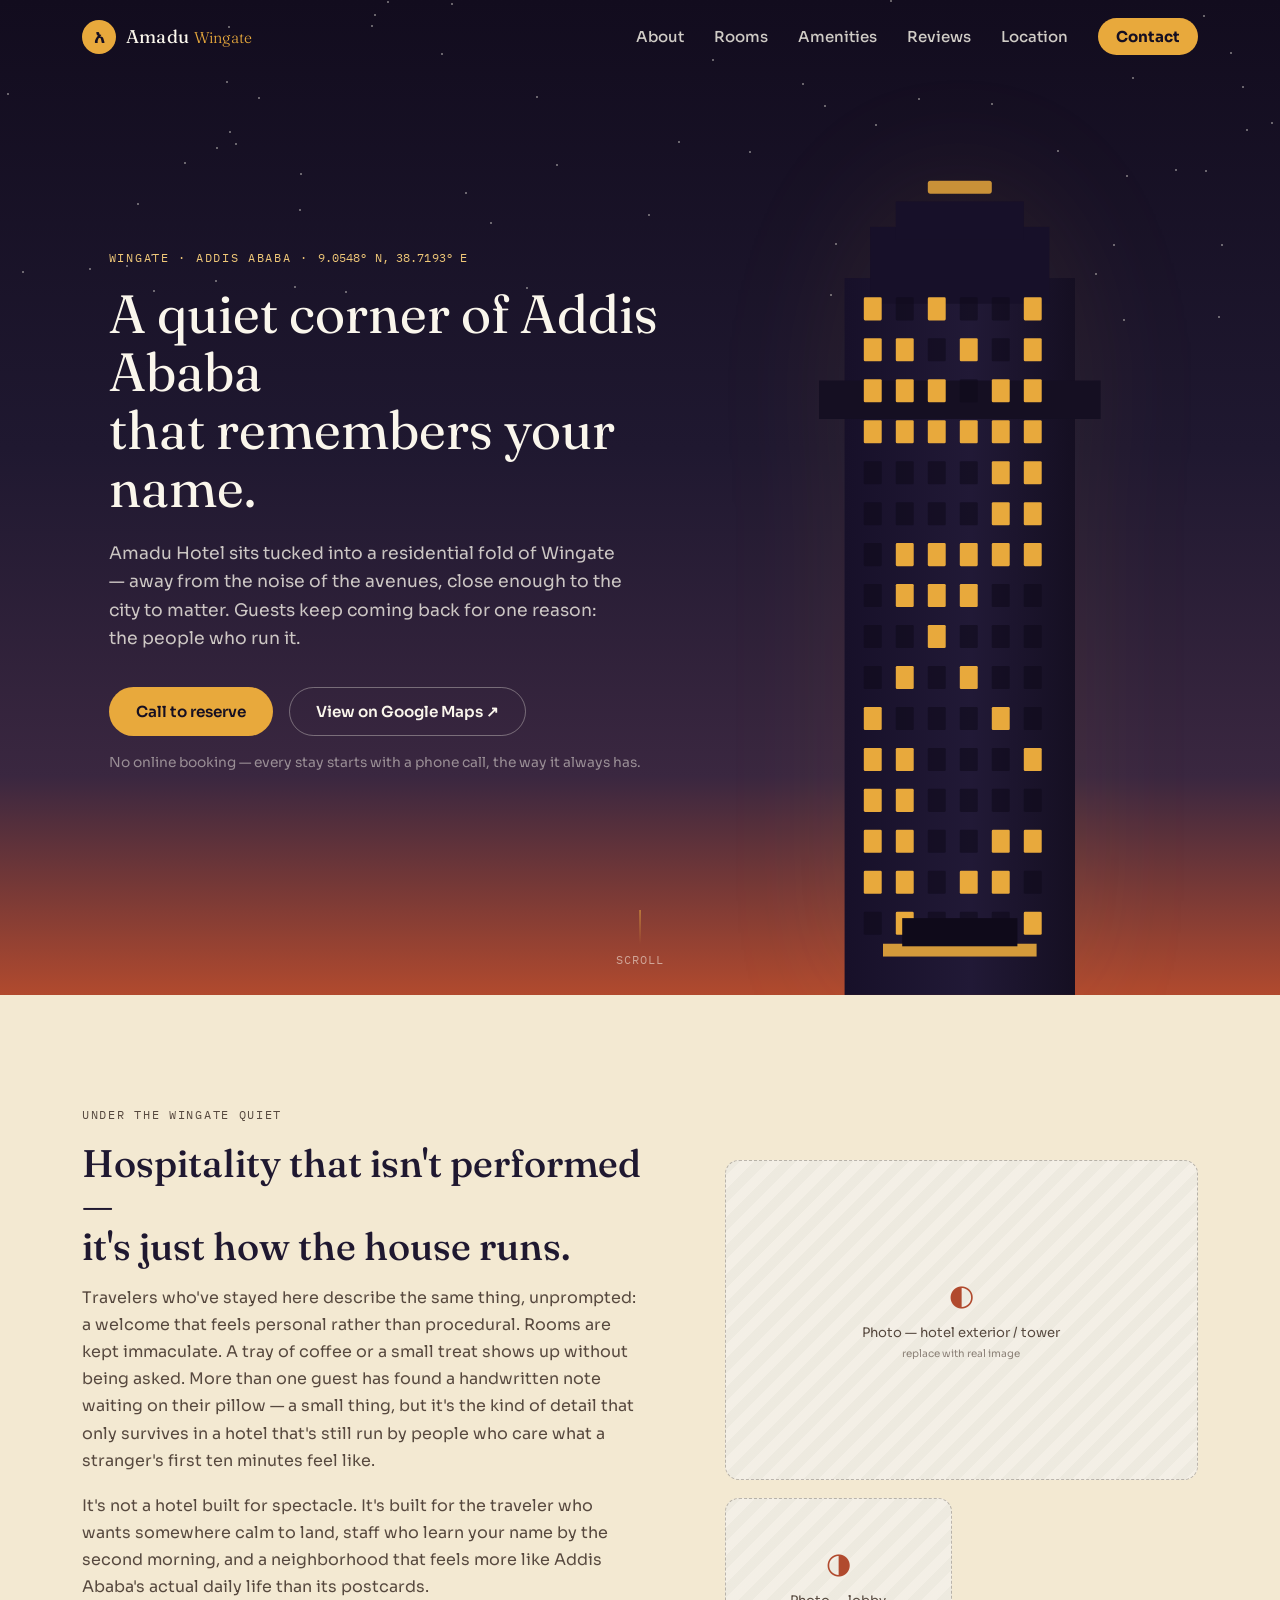
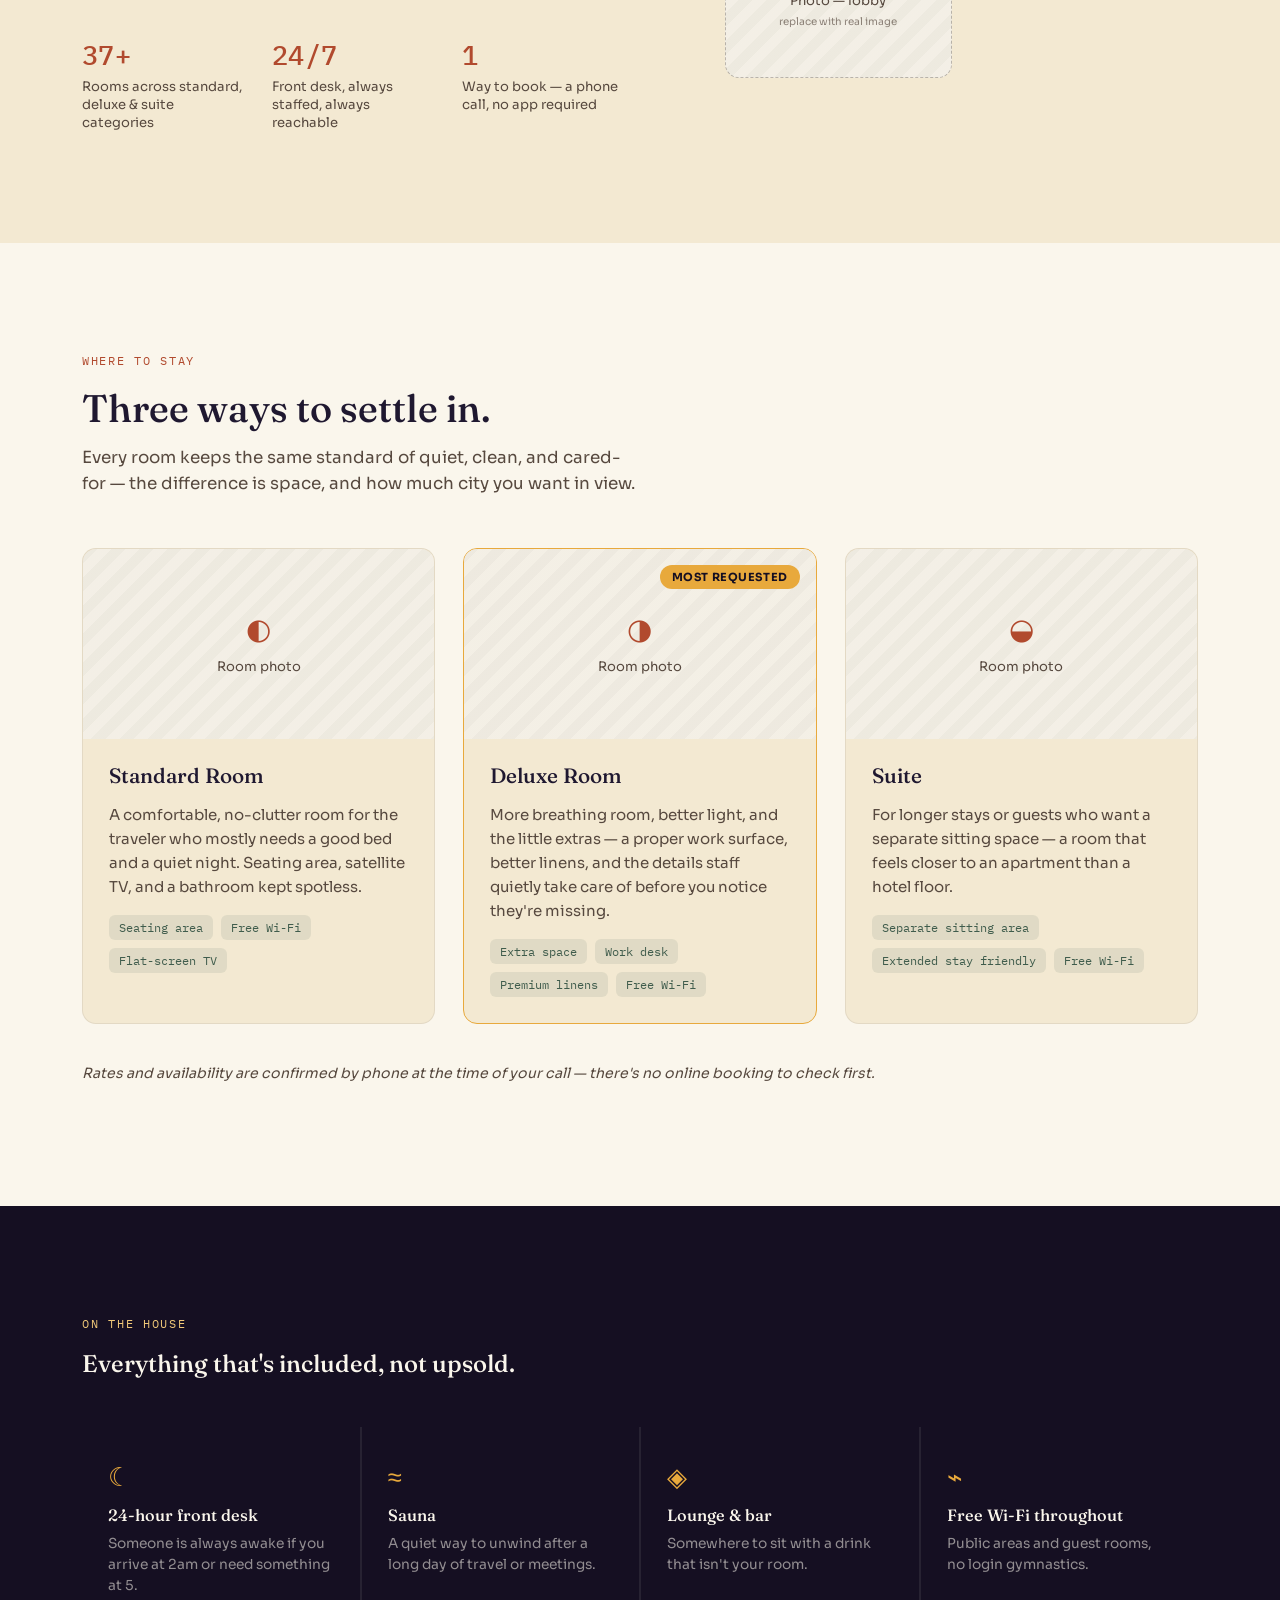
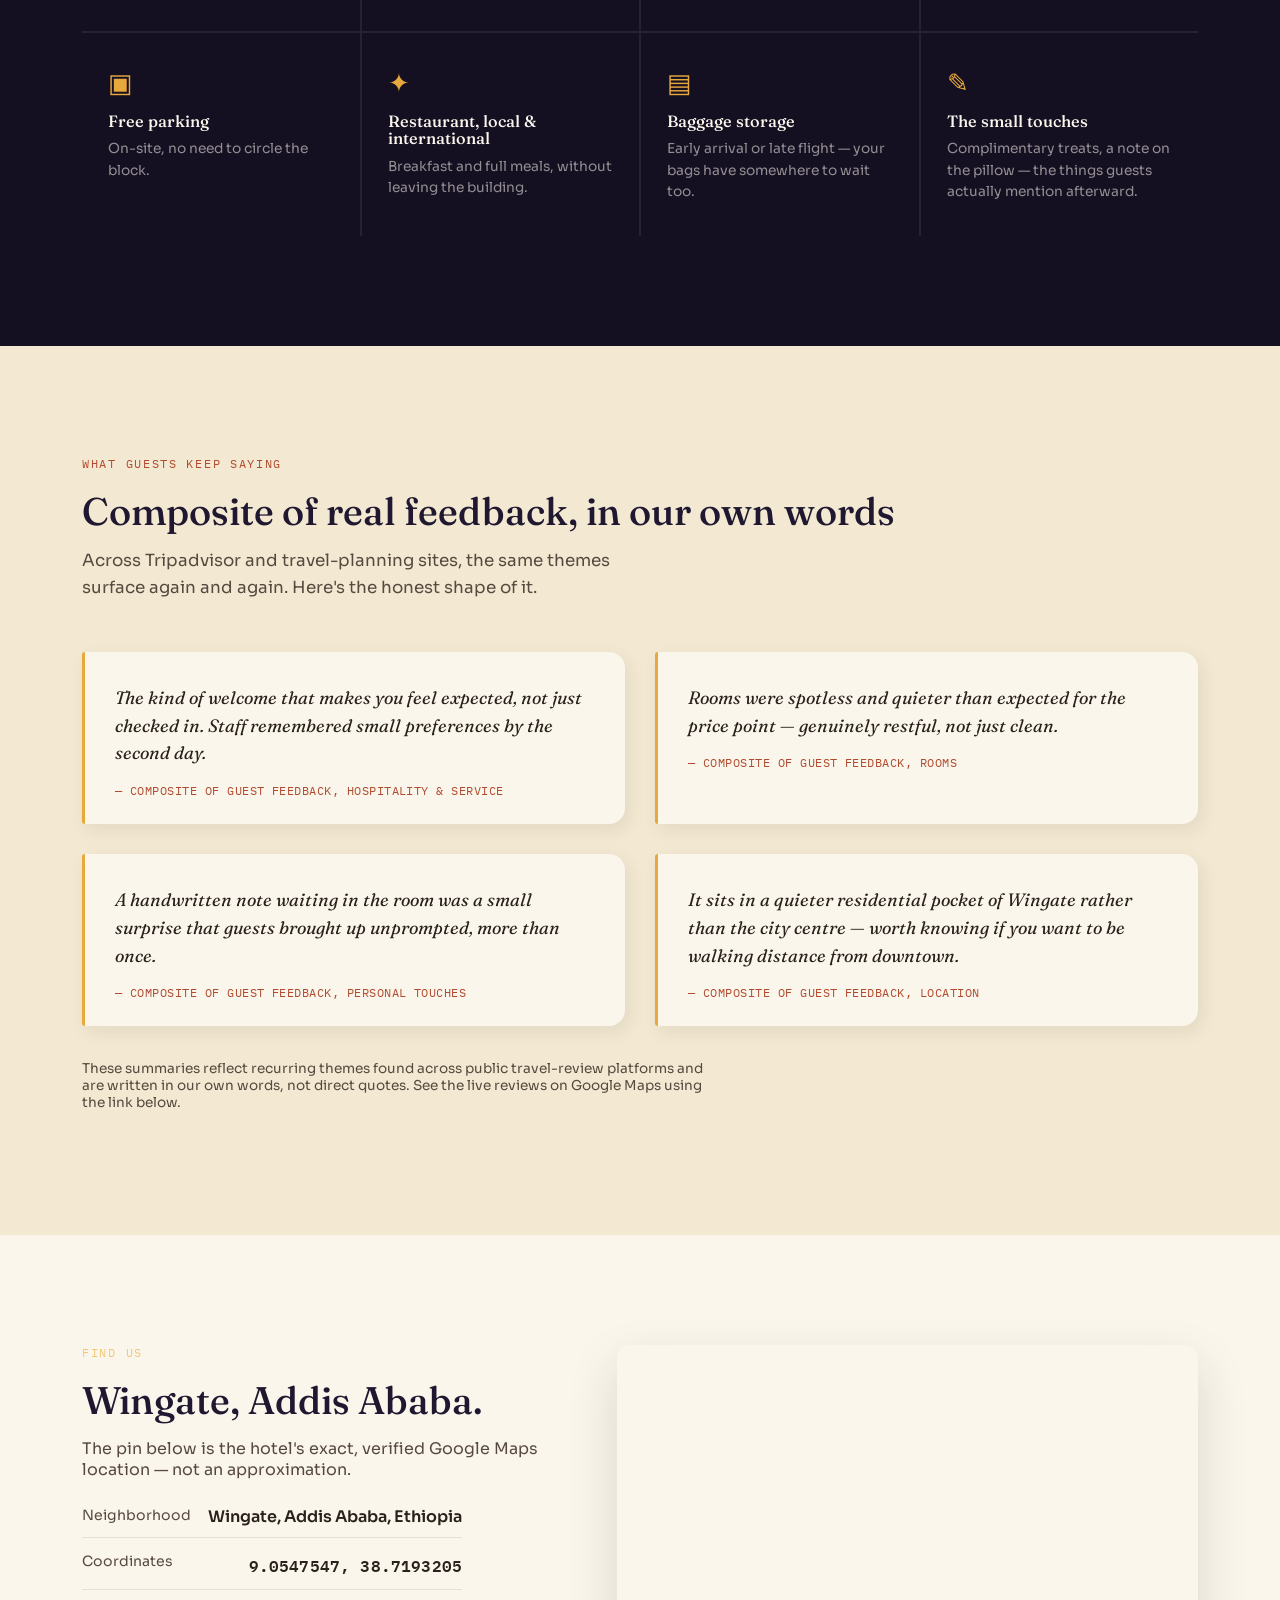
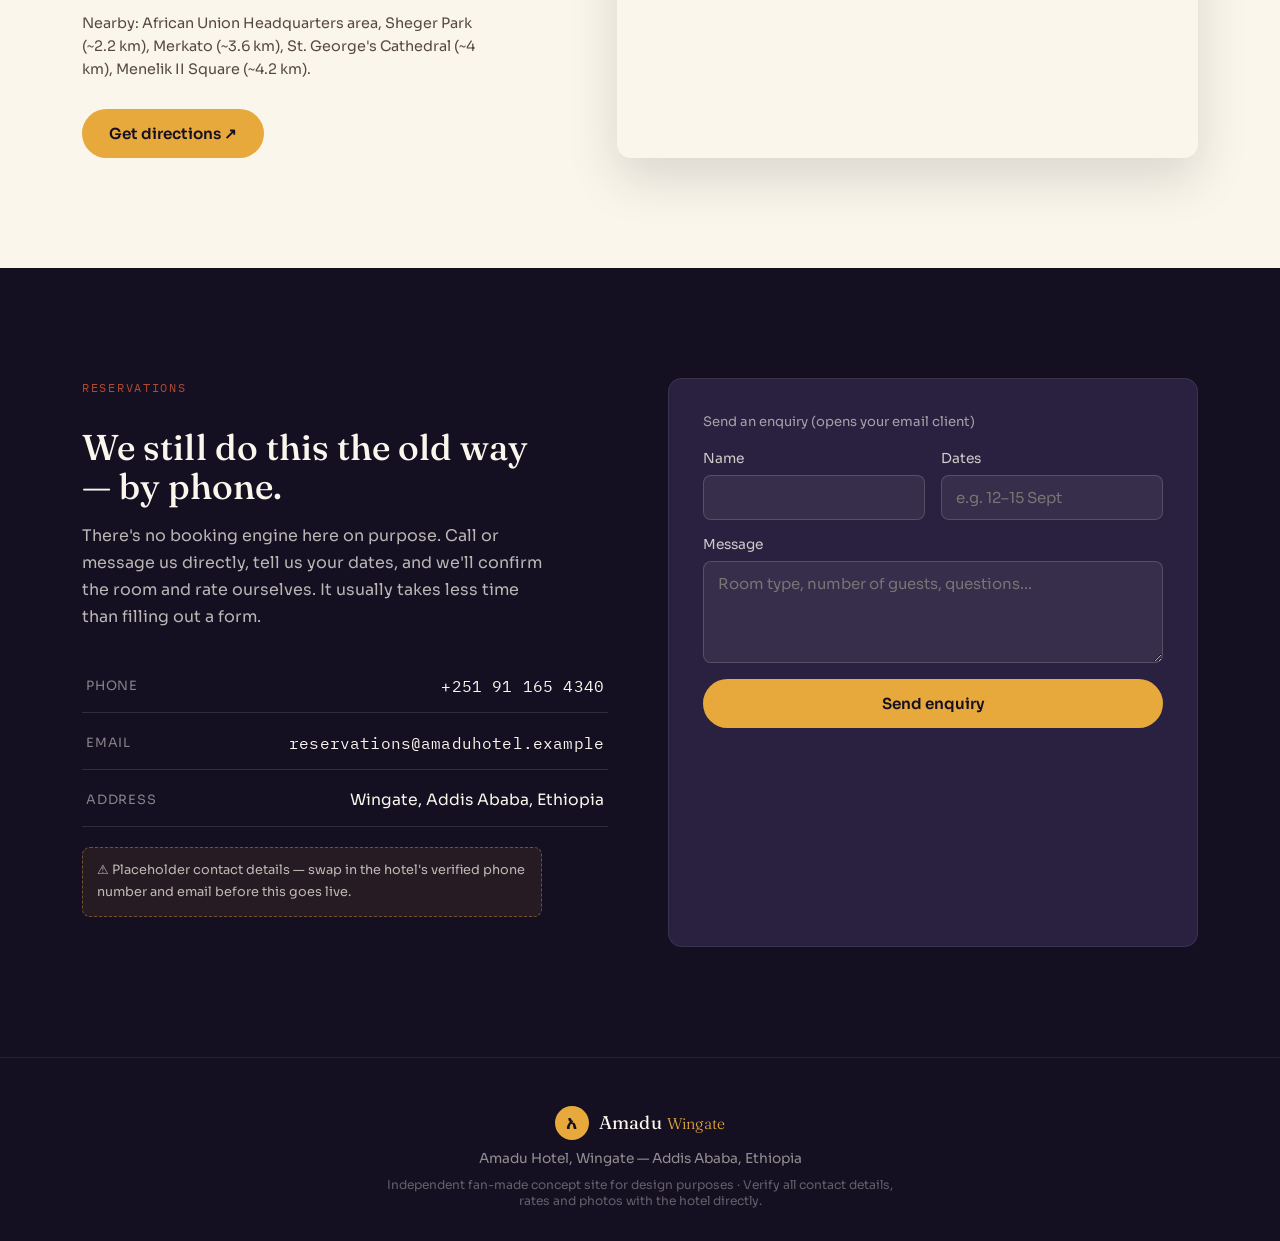
==== index.html @ bf577318 "Create index.html" ====
<!DOCTYPE html>
<html lang="en">
<head>
<meta charset="UTF-8">
<meta name="viewport" content="width=device-width, initial-scale=1.0">
<title>Amadu Hotel | Wingate — Addis Ababa</title>
<meta name="description" content="Amadu Hotel, Wingate — a quiet, personal stay in Addis Ababa. Reservations by phone only.">
<link rel="preconnect" href="https://fonts.googleapis.com">
<link rel="preconnect" href="https://fonts.gstatic.com" crossorigin>
<link href="https://fonts.googleapis.com/css2?family=Fraunces:opsz,wght,SOFT@9..144,300..700,0..100&family=Sora:wght@300;400;500;600;700&family=IBM+Plex+Mono:wght@400;500&display=swap" rel="stylesheet">
<style>
/* ============================================================
   Amadu Hotel | Wingate — "Highland Dusk" design system
   Palette: ink #1F1830 / ink-2 #150F22 / gold #E8A93C /
            rust #B14A2E / forest #3F5C4C / parchment #F3E9D2 /
            coffee #2B211C
   Type: Fraunces (display) + Sora (body) + IBM Plex Mono (data/labels)
   ============================================================ */

:root{
  --ink: #1F1830;
  --ink-2: #150F22;
  --ink-3: #2A2140;
  --gold: #E8A93C;
  --gold-soft: #F0C878;
  --rust: #B14A2E;
  --forest: #3F5C4C;
  --parchment: #F3E9D2;
  --cloud: #FAF6EC;
  --coffee: #2B211C;
  --coffee-soft: #57493F;

  --display: 'Fraunces', serif;
  --body: 'Sora', sans-serif;
  --mono: 'IBM Plex Mono', monospace;

  --max: 1180px;
  --radius: 14px;
}

*, *::before, *::after{ box-sizing: border-box; }

@media (prefers-reduced-motion: reduce){
  *{ animation-duration: 0.001ms !important; animation-iteration-count: 1 !important; transition-duration: 0.001ms !important; scroll-behavior: auto !important; }
}

html{ scroll-behavior: smooth; }

body{
  margin:0;
  font-family: var(--body);
  color: var(--coffee);
  background: var(--cloud);
  -webkit-font-smoothing: antialiased;
}

a{ color: inherit; text-decoration: none; }
ul{ list-style: none; margin:0; padding:0; }
.mono{ font-family: var(--mono); letter-spacing: 0.01em; }

.wrap{ max-width: var(--max); margin: 0 auto; padding: 0 32px; }

h1,h2,h3,h4{ font-family: var(--display); font-weight: 500; margin: 0 0 0.4em; line-height: 1.08; }

::selection{ background: var(--gold); color: var(--ink); }

:focus-visible{
  outline: 2px solid var(--gold);
  outline-offset: 3px;
}

/* ============ BUTTONS ============ */
.btn{
  display: inline-flex;
  align-items: center;
  gap: 8px;
  padding: 14px 26px;
  border-radius: 999px;
  font-family: var(--body);
  font-weight: 600;
  font-size: 0.95rem;
  border: 1px solid transparent;
  cursor: pointer;
  transition: transform 0.2s ease, background 0.2s ease, border-color 0.2s ease;
}
.btn:hover{ transform: translateY(-2px); }
.btn-gold{ background: var(--gold); color: var(--ink-2); }
.btn-gold:hover{ background: var(--gold-soft); }
.btn-ghost{ background: transparent; color: var(--cloud); border-color: rgba(250,246,236,0.35); }
.btn-ghost:hover{ border-color: var(--gold); color: var(--gold); }
.btn.full{ width: 100%; justify-content: center; }

/* ============ NAV ============ */
.nav{
  position: fixed; top:0; left:0; right:0; z-index: 100;
  padding: 18px 0;
  transition: background 0.3s ease, padding 0.3s ease, box-shadow 0.3s ease;
}
.nav.scrolled{
  background: rgba(21,15,34,0.92);
  backdrop-filter: blur(10px);
  padding: 12px 0;
  box-shadow: 0 8px 24px rgba(0,0,0,0.25);
}
.nav-inner{
  max-width: var(--max); margin: 0 auto; padding: 0 32px;
  display: flex; align-items: center; justify-content: space-between;
}
.brand{ display:flex; align-items:center; gap:10px; }
.brand-mark{
  width: 34px; height: 34px; border-radius: 50%;
  background: var(--gold); color: var(--ink-2);
  display:flex; align-items:center; justify-content:center;
  font-family: var(--display); font-size: 1.1rem; font-weight: 700;
}
.brand-text{ font-family: var(--display); color: var(--cloud); font-size: 1.15rem; letter-spacing: 0.01em; }
.brand-text em{ font-style: normal; color: var(--gold); font-weight: 300; margin-left: 5px; font-size: 0.85em; }

.nav-links{ display:flex; align-items:center; gap: 30px; }
.nav-links a{ color: rgba(250,246,236,0.82); font-size: 0.94rem; font-weight: 500; position: relative; }
.nav-links a:not(.nav-cta)::after{
  content:''; position:absolute; left:0; bottom:-6px; width:0; height:1px; background: var(--gold);
  transition: width 0.25s ease;
}
.nav-links a:not(.nav-cta):hover::after{ width: 100%; }
.nav-cta{
  background: var(--gold); color: var(--ink-2) !important; padding: 9px 18px; border-radius: 999px; font-weight: 700 !important;
}

.nav-toggle{ display:none; background:none; border:none; cursor:pointer; padding: 8px; flex-direction: column; gap: 5px; }
.nav-toggle span{ width: 22px; height: 2px; background: var(--cloud); display:block; }

/* ============ HERO ============ */
.hero{
  position: relative;
  min-height: 100vh;
  overflow: hidden;
  display:flex;
  align-items: center;
  background: var(--ink-2);
}
.hero-sky{
  position: absolute; inset:0;
  background: linear-gradient(180deg, #120C1E 0%, #1F1830 45%, #3A2740 78%, #B14A2E 100%);
}
.hero-stars{
  position:absolute; inset:0 0 40% 0; pointer-events:none;
}
.hero-stars span{
  position:absolute; width:2px; height:2px; background: var(--cloud); border-radius:50%;
  opacity: 0.5; animation: twinkleStar 4s ease-in-out infinite;
}
@keyframes twinkleStar{ 0%,100%{ opacity:0.15; } 50%{ opacity:0.8; } }

.hero-tower{
  position:absolute; right: 4%; bottom:0; height: 92%; width: auto; max-width: 42%;
  filter: drop-shadow(0 -10px 60px rgba(232,169,60,0.08));
}
.hero-tower rect#windowGrid, .hero-tower .win{ }
.win{ fill: var(--gold); animation: winFlicker 6s ease-in-out infinite; }
@keyframes winFlicker{ 0%,100%{ opacity: 0.85; } 45%{ opacity: 0.85; } 50%{ opacity: 0.15; } 55%{ opacity: 0.85; } }

.hero-content{
  position: relative; z-index: 2;
  max-width: 640px;
  padding: 140px 32px 100px calc(32px + 2vw);
  margin-left: 4vw;
}
.eyebrow{
  font-family: var(--mono); text-transform: uppercase; letter-spacing: 0.14em;
  font-size: 0.76rem; color: var(--gold-soft); margin: 0 0 20px;
}
.eyebrow-dark{ color: var(--rust); }
.hero-content h1{
  color: var(--cloud); font-size: clamp(2.1rem, 4.2vw, 3.4rem); font-weight: 400;
}
.hero-sub{
  color: rgba(250,246,236,0.78); font-size: 1.08rem; line-height: 1.65; max-width: 520px; margin-bottom: 34px;
}
.hero-actions{ display:flex; gap: 16px; flex-wrap: wrap; margin-bottom: 18px; }
.hero-note{ color: rgba(250,246,236,0.5); font-size: 0.86rem; }

.hero-scroll{
  position:absolute; bottom: 28px; left: 50%; transform: translateX(-50%);
  color: rgba(250,246,236,0.55); font-family: var(--mono); font-size: 0.72rem;
  letter-spacing: 0.1em; text-transform: uppercase; display:flex; flex-direction:column; align-items:center; gap:8px;
}
.hero-scroll span{
  width:1px; height: 34px; background: linear-gradient(var(--gold), transparent);
  animation: scrollLine 2s ease-in-out infinite;
}
@keyframes scrollLine{ 0%{ opacity:0.2; } 50%{ opacity:1; } 100%{ opacity:0.2; } }

/* ============ SECTIONS shared ============ */
section{ padding: 110px 0; }
.section-lede{ max-width: 560px; color: var(--coffee-soft); font-size: 1.05rem; line-height: 1.6; margin-top: 10px; }
.light-h{ color: var(--cloud); }

/* ============ ABOUT ============ */
.about{ background: var(--parchment); }
.about-grid{ display:grid; grid-template-columns: 1.1fr 0.9fr; gap: 64px; align-items: center; }
.about-copy h2{ font-size: clamp(1.7rem, 3vw, 2.5rem); color: var(--ink); max-width: 560px; }
.about-copy p{ color: var(--coffee-soft); line-height: 1.7; max-width: 560px; margin-bottom: 18px; }
.about-facts{ display:flex; gap: 30px; margin-top: 36px; flex-wrap: wrap; }
.fact{ display:flex; flex-direction: column; gap: 6px; max-width: 160px; }
.fact-num{ font-size: 1.7rem; color: var(--rust); font-weight: 500; }
.fact-label{ font-size: 0.82rem; color: var(--coffee-soft); line-height: 1.4; }

.about-photo{ display:grid; grid-template-columns: 1fr 1fr; gap: 18px; }
.photo-placeholder{
  background: repeating-linear-gradient(135deg, rgba(43,33,28,0.06) 0 10px, rgba(43,33,28,0.03) 10px 20px), var(--cloud);
  border: 1.5px dashed rgba(43,33,28,0.28);
  border-radius: var(--radius);
  display:flex; flex-direction:column; align-items:center; justify-content:center; gap: 10px;
  color: var(--coffee-soft); text-align:center; padding: 24px;
  min-height: 180px;
}
.photo-placeholder.tall{ grid-column: 1 / -1; min-height: 320px; }
.ph-icon{ font-size: 1.8rem; color: var(--rust); }
.ph-label{ font-size: 0.82rem; line-height: 1.5; }
.ph-label small{ opacity: 0.65; font-size: 0.78em; }

/* ============ ROOMS ============ */
.rooms{ background: var(--cloud); }
.rooms h2{ color: var(--ink); font-size: clamp(1.7rem, 3vw, 2.5rem); }
.room-grid{ display:grid; grid-template-columns: repeat(3, 1fr); gap: 28px; margin-top: 50px; }
.room-card{
  background: var(--parchment); border-radius: var(--radius); overflow: hidden;
  border: 1px solid rgba(43,33,28,0.08);
  position: relative;
  transition: transform 0.25s ease, box-shadow 0.25s ease;
}
.room-card:hover{ transform: translateY(-6px); box-shadow: 0 20px 40px rgba(43,33,28,0.12); }
.room-card.featured{ border: 1px solid var(--gold); }
.room-flag{
  position:absolute; top: 16px; right: 16px; background: var(--gold); color: var(--ink-2);
  font-size: 0.7rem; font-weight: 700; padding: 5px 12px; border-radius: 999px; z-index: 2;
  text-transform: uppercase; letter-spacing: 0.05em;
}
.room-ph{ border-radius: 0; border: none; min-height: 190px; }
.room-body{ padding: 26px; }
.room-body h3{ color: var(--ink); font-size: 1.3rem; margin-bottom: 10px; }
.room-body p{ color: var(--coffee-soft); font-size: 0.94rem; line-height: 1.6; margin-bottom: 16px; }
.tag-list{ display:flex; flex-wrap: wrap; gap: 8px; }
.tag-list li{
  font-family: var(--mono); font-size: 0.72rem; color: var(--forest);
  background: rgba(63,92,76,0.1); padding: 5px 10px; border-radius: 6px;
}
.rooms-footnote{ margin-top: 40px; color: var(--coffee-soft); font-size: 0.88rem; font-style: italic; }

/* ============ AMENITIES ============ */
.amenities{ background: var(--ink-2); }
.amenities .eyebrow{ color: var(--gold-soft); }
.amenity-grid{ display:grid; grid-template-columns: repeat(4, 1fr); gap: 2px; margin-top: 50px; background: rgba(250,246,236,0.08); }
.amenity{ background: var(--ink-2); padding: 34px 26px; }
.amenity-icon{ display:block; font-size: 1.6rem; color: var(--gold); margin-bottom: 14px; }
.amenity h4{ color: var(--cloud); font-size: 1.02rem; margin-bottom: 8px; }
.amenity p{ color: rgba(250,246,236,0.55); font-size: 0.86rem; line-height: 1.55; margin:0; }

/* ============ REVIEWS ============ */
.reviews{ background: var(--parchment); }
.reviews h2{ color: var(--ink); font-size: clamp(1.7rem, 3vw, 2.5rem); }
.note-grid{ display:grid; grid-template-columns: repeat(2, 1fr); gap: 30px; margin-top: 50px; }
.note-card{
  background: var(--cloud);
  padding: 32px 30px 26px;
  border-radius: 3px 16px 16px 3px;
  box-shadow: 4px 6px 18px rgba(43,33,28,0.08);
  position: relative;
  border-left: 3px solid var(--gold);
  margin: 0;
}
.note-card:nth-child(even){ transform: rotate(0.4deg); }
.note-card:nth-child(odd){ transform: rotate(-0.4deg); }
.note-card blockquote{
  margin: 0 0 16px; font-family: var(--display); font-style: italic; font-weight: 400;
  font-size: 1.12rem; line-height: 1.55; color: var(--coffee);
}
.note-card figcaption{ font-family: var(--mono); font-size: 0.74rem; color: var(--rust); text-transform: uppercase; letter-spacing: 0.04em; }
.reviews-footnote{ margin-top: 34px; color: var(--coffee-soft); font-size: 0.85rem; max-width: 640px; }

/* ============ LOCATION ============ */
.location{ background: var(--cloud); }
.loc-grid{ display:grid; grid-template-columns: 0.9fr 1.1fr; gap: 60px; align-items: stretch; }
.loc-copy h2{ color: var(--ink); font-size: clamp(1.7rem, 3vw, 2.5rem); }
.loc-desc{ color: var(--coffee-soft); margin-bottom: 26px; }
.loc-facts{ display:flex; flex-direction: column; gap: 14px; margin: 0 0 22px; }
.loc-facts > div{ display:flex; justify-content: space-between; border-bottom: 1px solid rgba(43,33,28,0.1); padding-bottom: 10px; max-width: 380px; }
.loc-facts dt{ color: var(--coffee-soft); font-size: 0.88rem; }
.loc-facts dd{ margin:0; font-weight: 600; }
.loc-note{ color: var(--coffee-soft); font-size: 0.9rem; line-height: 1.6; margin-bottom: 28px; max-width: 420px; }
.loc-map{ min-height: 380px; border-radius: var(--radius); overflow: hidden; box-shadow: 0 20px 50px rgba(43,33,28,0.15); }

/* ============ CONTACT ============ */
.contact{ background: var(--ink-2); }
.contact-grid{ display:grid; grid-template-columns: 1fr 1fr; gap: 60px; }
.contact .eyebrow-dark{ color: var(--rust); }
.contact-copy h2{ color: var(--cloud); font-size: clamp(1.6rem, 2.8vw, 2.3rem); max-width: 480px; }
.contact-copy p{ color: rgba(250,246,236,0.72); line-height: 1.7; max-width: 460px; margin-bottom: 30px; }
.contact-methods{ display:flex; flex-direction: column; gap: 4px; margin-bottom: 20px; }
.contact-method{
  display:flex; justify-content: space-between; align-items:center;
  padding: 16px 4px; border-bottom: 1px solid rgba(250,246,236,0.12);
  color: var(--cloud);
}
a.contact-method:hover{ color: var(--gold); }
.cm-label{ font-size: 0.8rem; color: rgba(250,246,236,0.5); text-transform: uppercase; letter-spacing: 0.06em; }
.cm-value{ font-size: 0.98rem; }
.contact-flag{ font-size: 0.8rem; color: var(--gold-soft); background: rgba(232,169,60,0.08); padding: 12px 14px; border-radius: 8px; border: 1px dashed rgba(232,169,60,0.4); }

.contact-form{
  background: var(--ink-3); padding: 34px; border-radius: var(--radius);
  display:flex; flex-direction: column; gap: 16px;
  border: 1px solid rgba(250,246,236,0.08);
}
.form-label{ color: rgba(250,246,236,0.6); font-size: 0.82rem; margin: 0 0 4px; }
.form-row{ display:grid; grid-template-columns: 1fr 1fr; gap: 16px; }
.contact-form label{ display:flex; flex-direction: column; gap: 8px; color: rgba(250,246,236,0.8); font-size: 0.86rem; }
.contact-form input, .contact-form textarea{
  background: rgba(250,246,236,0.06); border: 1px solid rgba(250,246,236,0.16); border-radius: 8px;
  padding: 12px 14px; color: var(--cloud); font-family: var(--body); font-size: 0.94rem; resize: vertical;
}
.contact-form input:focus, .contact-form textarea:focus{ outline: none; border-color: var(--gold); }

/* ============ FOOTER ============ */
.footer{ background: var(--ink-2); padding: 48px 0 32px; border-top: 1px solid rgba(250,246,236,0.08); }
.footer-inner{ display:flex; flex-direction: column; align-items: center; text-align: center; gap: 10px; }
.footer-inner p{ color: rgba(250,246,236,0.55); font-size: 0.86rem; margin: 0; }
.footer-fine{ font-size: 0.76rem !important; color: rgba(250,246,236,0.35) !important; max-width: 520px; }

/* ============ RESPONSIVE ============ */
@media (max-width: 980px){
  .about-grid, .loc-grid, .contact-grid{ grid-template-columns: 1fr; }
  .room-grid{ grid-template-columns: 1fr; }
  .amenity-grid{ grid-template-columns: repeat(2, 1fr); }
  .hero-tower{ opacity: 0.35; right: -10%; }
  .hero-content{ margin-left: 0; padding-left: 24px; }
}

@media (max-width: 720px){
  .nav-links{
    position: fixed; top: 0; right: 0; height: 100vh; width: 78%; max-width: 320px;
    background: var(--ink-2); flex-direction: column; align-items: flex-start; justify-content: center;
    gap: 26px; padding: 40px; transform: translateX(100%); transition: transform 0.3s ease;
  }
  .nav-links.open{ transform: translateX(0); box-shadow: -20px 0 40px rgba(0,0,0,0.3); }
  .nav-toggle{ display:flex; }
  section{ padding: 72px 0; }
  .wrap{ padding: 0 22px; }
  .form-row{ grid-template-columns: 1fr; }
  .amenity-grid{ grid-template-columns: 1fr 1fr; }
  .note-grid{ grid-template-columns: 1fr; }
}

</style>
</head>
<body>

<!-- ============ NAV ============ -->
<header class="nav" id="nav">
  <div class="nav-inner">
    <a href="#top" class="brand">
      <span class="brand-mark">አ</span>
      <span class="brand-text">Amadu<em>Wingate</em></span>
    </a>
    <nav class="nav-links" id="navLinks">
      <a href="#about">About</a>
      <a href="#rooms">Rooms</a>
      <a href="#amenities">Amenities</a>
      <a href="#reviews">Reviews</a>
      <a href="#location">Location</a>
      <a href="#contact" class="nav-cta">Contact</a>
    </nav>
    <button class="nav-toggle" id="navToggle" aria-label="Toggle menu" aria-expanded="false">
      <span></span><span></span><span></span>
    </button>
  </div>
</header>

<!-- ============ HERO ============ -->
<section class="hero" id="top">
  <div class="hero-sky"></div>
  <div class="hero-stars" id="stars"></div>

  <svg class="hero-tower" viewBox="0 0 420 620" preserveAspectRatio="xMidYMax meet" aria-hidden="true">
    <defs>
      <linearGradient id="towerBody" x1="0" y1="0" x2="1" y2="0">
        <stop offset="0%" stop-color="#171029"/>
        <stop offset="55%" stop-color="#211936"/>
        <stop offset="100%" stop-color="#150F22"/>
      </linearGradient>
    </defs>
    <!-- silhouette of a mid-rise hotel tower -->
    <rect x="120" y="60" width="180" height="560" fill="url(#towerBody)"/>
    <rect x="100" y="140" width="220" height="30" fill="#150F22"/>
    <rect x="140" y="20" width="140" height="60" fill="#171029"/>
    <rect x="160" y="0" width="100" height="30" fill="#171029"/>
    <!-- rooftop sign -->
    <rect x="185" y="-16" width="50" height="10" rx="2" fill="#E8A93C" opacity="0.85"/>
    <!-- windows grid, generated via JS for twinkle control -->
    <g id="windowGrid"></g>
    <!-- entrance canopy -->
    <rect x="150" y="580" width="120" height="10" fill="#E8A93C" opacity="0.9"/>
    <rect x="165" y="560" width="90" height="22" fill="#0F0A1A"/>
  </svg>

  <div class="hero-content">
    <p class="eyebrow">Wingate · Addis Ababa · <span class="mono">9.0548° N, 38.7193° E</span></p>
    <h1>A quiet corner of Addis Ababa<br>that remembers your name.</h1>
    <p class="hero-sub">Amadu Hotel sits tucked into a residential fold of Wingate — away from the noise of the avenues, close enough to the city to matter. Guests keep coming back for one reason: the people who run it.</p>
    <div class="hero-actions">
      <a href="tel:+251911654340" class="btn btn-gold">Call to reserve</a>
      <a href="https://www.google.com/maps?q=9.0547547,38.7193205" target="_blank" rel="noopener" class="btn btn-ghost">View on Google Maps ↗</a>
    </div>
    <p class="hero-note">No online booking — every stay starts with a phone call, the way it always has.</p>
  </div>

  <div class="hero-scroll" aria-hidden="true"><span></span> scroll</div>
</section>

<!-- ============ ABOUT ============ -->
<section class="about" id="about">
  <div class="wrap about-grid">
    <div class="about-copy">
      <p class="eyebrow eyebrow-dark">Under the Wingate quiet</p>
      <h2>Hospitality that isn't performed —<br>it's just how the house runs.</h2>
      <p>Travelers who've stayed here describe the same thing, unprompted: a welcome that feels personal rather than procedural. Rooms are kept immaculate. A tray of coffee or a small treat shows up without being asked. More than one guest has found a handwritten note waiting on their pillow — a small thing, but it's the kind of detail that only survives in a hotel that's still run by people who care what a stranger's first ten minutes feel like.</p>
      <p>It's not a hotel built for spectacle. It's built for the traveler who wants somewhere calm to land, staff who learn your name by the second morning, and a neighborhood that feels more like Addis Ababa's actual daily life than its postcards.</p>
      <div class="about-facts">
        <div class="fact">
          <span class="fact-num mono">37+</span>
          <span class="fact-label">Rooms across standard, deluxe &amp; suite categories</span>
        </div>
        <div class="fact">
          <span class="fact-num mono">24/7</span>
          <span class="fact-label">Front desk, always staffed, always reachable</span>
        </div>
        <div class="fact">
          <span class="fact-num mono">1</span>
          <span class="fact-label">Way to book — a phone call, no app required</span>
        </div>
      </div>
    </div>
    <div class="about-photo">
      <div class="photo-placeholder tall">
        <span class="ph-icon">◐</span>
        <span class="ph-label">Photo — hotel exterior / tower<br><small>replace with real image</small></span>
      </div>
      <div class="photo-placeholder small">
        <span class="ph-icon">◑</span>
        <span class="ph-label">Photo — lobby<br><small>replace with real image</small></span>
      </div>
    </div>
  </div>
</section>

<!-- ============ ROOMS ============ -->
<section class="rooms" id="rooms">
  <div class="wrap">
    <p class="eyebrow eyebrow-dark">Where to stay</p>
    <h2>Three ways to settle in.</h2>
    <p class="section-lede">Every room keeps the same standard of quiet, clean, and cared-for — the difference is space, and how much city you want in view.</p>

    <div class="room-grid">
      <article class="room-card">
        <div class="photo-placeholder room-ph"><span class="ph-icon">◐</span><span class="ph-label">Room photo</span></div>
        <div class="room-body">
          <h3>Standard Room</h3>
          <p>A comfortable, no-clutter room for the traveler who mostly needs a good bed and a quiet night. Seating area, satellite TV, and a bathroom kept spotless.</p>
          <ul class="tag-list">
            <li>Seating area</li><li>Free Wi-Fi</li><li>Flat-screen TV</li>
          </ul>
        </div>
      </article>

      <article class="room-card featured">
        <span class="room-flag">Most requested</span>
        <div class="photo-placeholder room-ph"><span class="ph-icon">◑</span><span class="ph-label">Room photo</span></div>
        <div class="room-body">
          <h3>Deluxe Room</h3>
          <p>More breathing room, better light, and the little extras — a proper work surface, better linens, and the details staff quietly take care of before you notice they're missing.</p>
          <ul class="tag-list">
            <li>Extra space</li><li>Work desk</li><li>Premium linens</li><li>Free Wi-Fi</li>
          </ul>
        </div>
      </article>

      <article class="room-card">
        <div class="photo-placeholder room-ph"><span class="ph-icon">◒</span><span class="ph-label">Room photo</span></div>
        <div class="room-body">
          <h3>Suite</h3>
          <p>For longer stays or guests who want a separate sitting space — a room that feels closer to an apartment than a hotel floor.</p>
          <ul class="tag-list">
            <li>Separate sitting area</li><li>Extended stay friendly</li><li>Free Wi-Fi</li>
          </ul>
        </div>
      </article>
    </div>

    <p class="rooms-footnote">Rates and availability are confirmed by phone at the time of your call — there's no online booking to check first.</p>
  </div>
</section>

<!-- ============ AMENITIES ============ -->
<section class="amenities" id="amenities">
  <div class="wrap">
    <p class="eyebrow">On the house</p>
    <h2 class="light-h">Everything that's included, not upsold.</h2>

    <div class="amenity-grid">
      <div class="amenity"><span class="amenity-icon">☾</span><h4>24-hour front desk</h4><p>Someone is always awake if you arrive at 2am or need something at 5.</p></div>
      <div class="amenity"><span class="amenity-icon">≈</span><h4>Sauna</h4><p>A quiet way to unwind after a long day of travel or meetings.</p></div>
      <div class="amenity"><span class="amenity-icon">◈</span><h4>Lounge &amp; bar</h4><p>Somewhere to sit with a drink that isn't your room.</p></div>
      <div class="amenity"><span class="amenity-icon">⌁</span><h4>Free Wi-Fi throughout</h4><p>Public areas and guest rooms, no login gymnastics.</p></div>
      <div class="amenity"><span class="amenity-icon">▣</span><h4>Free parking</h4><p>On-site, no need to circle the block.</p></div>
      <div class="amenity"><span class="amenity-icon">✦</span><h4>Restaurant, local &amp; international</h4><p>Breakfast and full meals, without leaving the building.</p></div>
      <div class="amenity"><span class="amenity-icon">▤</span><h4>Baggage storage</h4><p>Early arrival or late flight — your bags have somewhere to wait too.</p></div>
      <div class="amenity"><span class="amenity-icon">✎</span><h4>The small touches</h4><p>Complimentary treats, a note on the pillow — the things guests actually mention afterward.</p></div>
    </div>
  </div>
</section>

<!-- ============ REVIEWS ============ -->
<section class="reviews" id="reviews">
  <div class="wrap">
    <p class="eyebrow eyebrow-dark">What guests keep saying</p>
    <h2>Composite of real feedback, in our own words</h2>
    <p class="section-lede">Across Tripadvisor and travel-planning sites, the same themes surface again and again. Here's the honest shape of it.</p>

    <div class="note-grid">
      <figure class="note-card">
        <blockquote>The kind of welcome that makes you feel expected, not just checked in. Staff remembered small preferences by the second day.</blockquote>
        <figcaption>— composite of guest feedback, hospitality &amp; service</figcaption>
      </figure>
      <figure class="note-card">
        <blockquote>Rooms were spotless and quieter than expected for the price point — genuinely restful, not just clean.</blockquote>
        <figcaption>— composite of guest feedback, rooms</figcaption>
      </figure>
      <figure class="note-card">
        <blockquote>A handwritten note waiting in the room was a small surprise that guests brought up unprompted, more than once.</blockquote>
        <figcaption>— composite of guest feedback, personal touches</figcaption>
      </figure>
      <figure class="note-card">
        <blockquote>It sits in a quieter residential pocket of Wingate rather than the city centre — worth knowing if you want to be walking distance from downtown.</blockquote>
        <figcaption>— composite of guest feedback, location</figcaption>
      </figure>
    </div>
    <p class="reviews-footnote">These summaries reflect recurring themes found across public travel-review platforms and are written in our own words, not direct quotes. See the live reviews on Google Maps using the link below.</p>
  </div>
</section>

<!-- ============ LOCATION ============ -->
<section class="location" id="location">
  <div class="wrap loc-grid">
    <div class="loc-copy">
      <p class="eyebrow">Find us</p>
      <h2 class="light-h">Wingate, Addis Ababa.</h2>
      <p class="loc-desc">The pin below is the hotel's exact, verified Google Maps location — not an approximation.</p>
      <dl class="loc-facts">
        <div><dt>Neighborhood</dt><dd>Wingate, Addis Ababa, Ethiopia</dd></div>
        <div><dt>Coordinates</dt><dd class="mono">9.0547547, 38.7193205</dd></div>
      </dl>
      <p class="loc-note">Nearby: African Union Headquarters area, Sheger Park (~2.2 km), Merkato (~3.6 km), St. George's Cathedral (~4 km), Menelik II Square (~4.2 km).</p>
      <a href="https://www.google.com/maps?q=9.0547547,38.7193205" target="_blank" rel="noopener" class="btn btn-gold">Get directions ↗</a>
    </div>
    <div class="loc-map">
      <iframe
        title="Amadu Hotel Wingate location"
        src="https://www.google.com/maps?q=9.0547547,38.7193205&hl=en&z=16&output=embed"
        width="100%" height="100%" style="border:0;" loading="lazy"
        referrerpolicy="no-referrer-when-downgrade">
      </iframe>
    </div>
  </div>
</section>

<!-- ============ CONTACT ============ -->
<section class="contact" id="contact">
  <div class="wrap contact-grid">
    <div class="contact-copy">
      <p class="eyebrow eyebrow-dark">Reservations</p>
      <h2>We still do this the old way — by phone.</h2>
      <p>There's no booking engine here on purpose. Call or message us directly, tell us your dates, and we'll confirm the room and rate ourselves. It usually takes less time than filling out a form.</p>

      <div class="contact-methods">
        <a href="tel:+251911654340" class="contact-method">
          <span class="cm-label">Phone</span>
          <span class="cm-value mono">+251 91 165 4340</span>
        </a>
        <a href="mailto:reservations@amaduhotel.example" class="contact-method">
          <span class="cm-label">Email</span>
          <span class="cm-value mono">reservations@amaduhotel.example</span>
        </a>
        <div class="contact-method">
          <span class="cm-label">Address</span>
          <span class="cm-value">Wingate, Addis Ababa, Ethiopia</span>
        </div>
      </div>
      <p class="contact-flag">⚠ Placeholder contact details — swap in the hotel's verified phone number and email before this goes live.</p>
    </div>

    <form class="contact-form" id="contactForm">
      <p class="form-label">Send an enquiry (opens your email client)</p>
      <div class="form-row">
        <label>Name<input type="text" name="name" required></label>
        <label>Dates<input type="text" name="dates" placeholder="e.g. 12–15 Sept"></label>
      </div>
      <label>Message<textarea name="message" rows="4" placeholder="Room type, number of guests, questions..."></textarea></label>
      <button type="submit" class="btn btn-gold full">Send enquiry</button>
    </form>
  </div>
</section>

<footer class="footer">
  <div class="wrap footer-inner">
    <div class="brand">
      <span class="brand-mark">አ</span>
      <span class="brand-text">Amadu<em>Wingate</em></span>
    </div>
    <p>Amadu Hotel, Wingate — Addis Ababa, Ethiopia</p>
    <p class="footer-fine">Independent fan-made concept site for design purposes · Verify all contact details, rates and photos with the hotel directly.</p>
  </div>
</footer>

<script>
// ---------- Nav scroll state ----------
const nav = document.getElementById('nav');
window.addEventListener('scroll', () => {
  nav.classList.toggle('scrolled', window.scrollY > 40);
}, { passive: true });

// ---------- Mobile nav toggle ----------
const navToggle = document.getElementById('navToggle');
const navLinks = document.getElementById('navLinks');
navToggle.addEventListener('click', () => {
  const isOpen = navLinks.classList.toggle('open');
  navToggle.setAttribute('aria-expanded', String(isOpen));
});
navLinks.querySelectorAll('a').forEach(a => {
  a.addEventListener('click', () => {
    navLinks.classList.remove('open');
    navToggle.setAttribute('aria-expanded', 'false');
  });
});

// ---------- Hero: generate tower windows ----------
const windowGrid = document.getElementById('windowGrid');
if (windowGrid) {
  const cols = 6, rows = 16;
  const startX = 135, startY = 75;
  const cellW = 25, cellH = 32;
  const winW = 14, winH = 18;
  let html = '';
  for (let r = 0; r < rows; r++) {
    for (let c = 0; c < cols; c++) {
      const lit = Math.random() > 0.42;
      const x = startX + c * cellW;
      const y = startY + r * cellH;
      const delay = (Math.random() * 6).toFixed(2);
      if (lit) {
        html += `<rect class="win" x="${x}" y="${y}" width="${winW}" height="${winH}" rx="1" style="animation-delay:${delay}s"></rect>`;
      } else {
        html += `<rect x="${x}" y="${y}" width="${winW}" height="${winH}" rx="1" fill="#0F0A1A" opacity="0.6"></rect>`;
      }
    }
  }
  windowGrid.innerHTML = html;
}

// ---------- Hero: scatter stars ----------
const starsWrap = document.getElementById('stars');
if (starsWrap) {
  let html = '';
  for (let i = 0; i < 60; i++) {
    const top = Math.random() * 55;
    const left = Math.random() * 100;
    const delay = (Math.random() * 4).toFixed(2);
    html += `<span style="top:${top}%; left:${left}%; animation-delay:${delay}s"></span>`;
  }
  starsWrap.innerHTML = html;
}

// ---------- Scroll reveal ----------
const revealTargets = document.querySelectorAll(
  '.room-card, .amenity, .note-card, .about-photo, .loc-map, .contact-form'
);
const io = new IntersectionObserver((entries) => {
  entries.forEach(entry => {
    if (entry.isIntersecting) {
      entry.target.style.opacity = '1';
      entry.target.style.transform = 'translateY(0)';
      io.unobserve(entry.target);
    }
  });
}, { threshold: 0.15 });

revealTargets.forEach(el => {
  el.style.opacity = '0';
  el.style.transform = 'translateY(18px)';
  el.style.transition = 'opacity 0.6s ease, transform 0.6s ease';
  io.observe(el);
});

// ---------- Mock contact form ----------
const form = document.getElementById('contactForm');
if (form) {
  form.addEventListener('submit', (e) => {
    e.preventDefault();
    const data = new FormData(form);
    const name = data.get('name') || '';
    const dates = data.get('dates') || '';
    const message = data.get('message') || '';
    const subject = encodeURIComponent(`Reservation enquiry — ${name}`);
    const body = encodeURIComponent(
      `Name: ${name}\nDates: ${dates}\n\n${message}`
    );
    window.location.href = `mailto:reservations@amaduhotel.example?subject=${subject}&body=${body}`;
  });
}

</script>
</body>
</html>
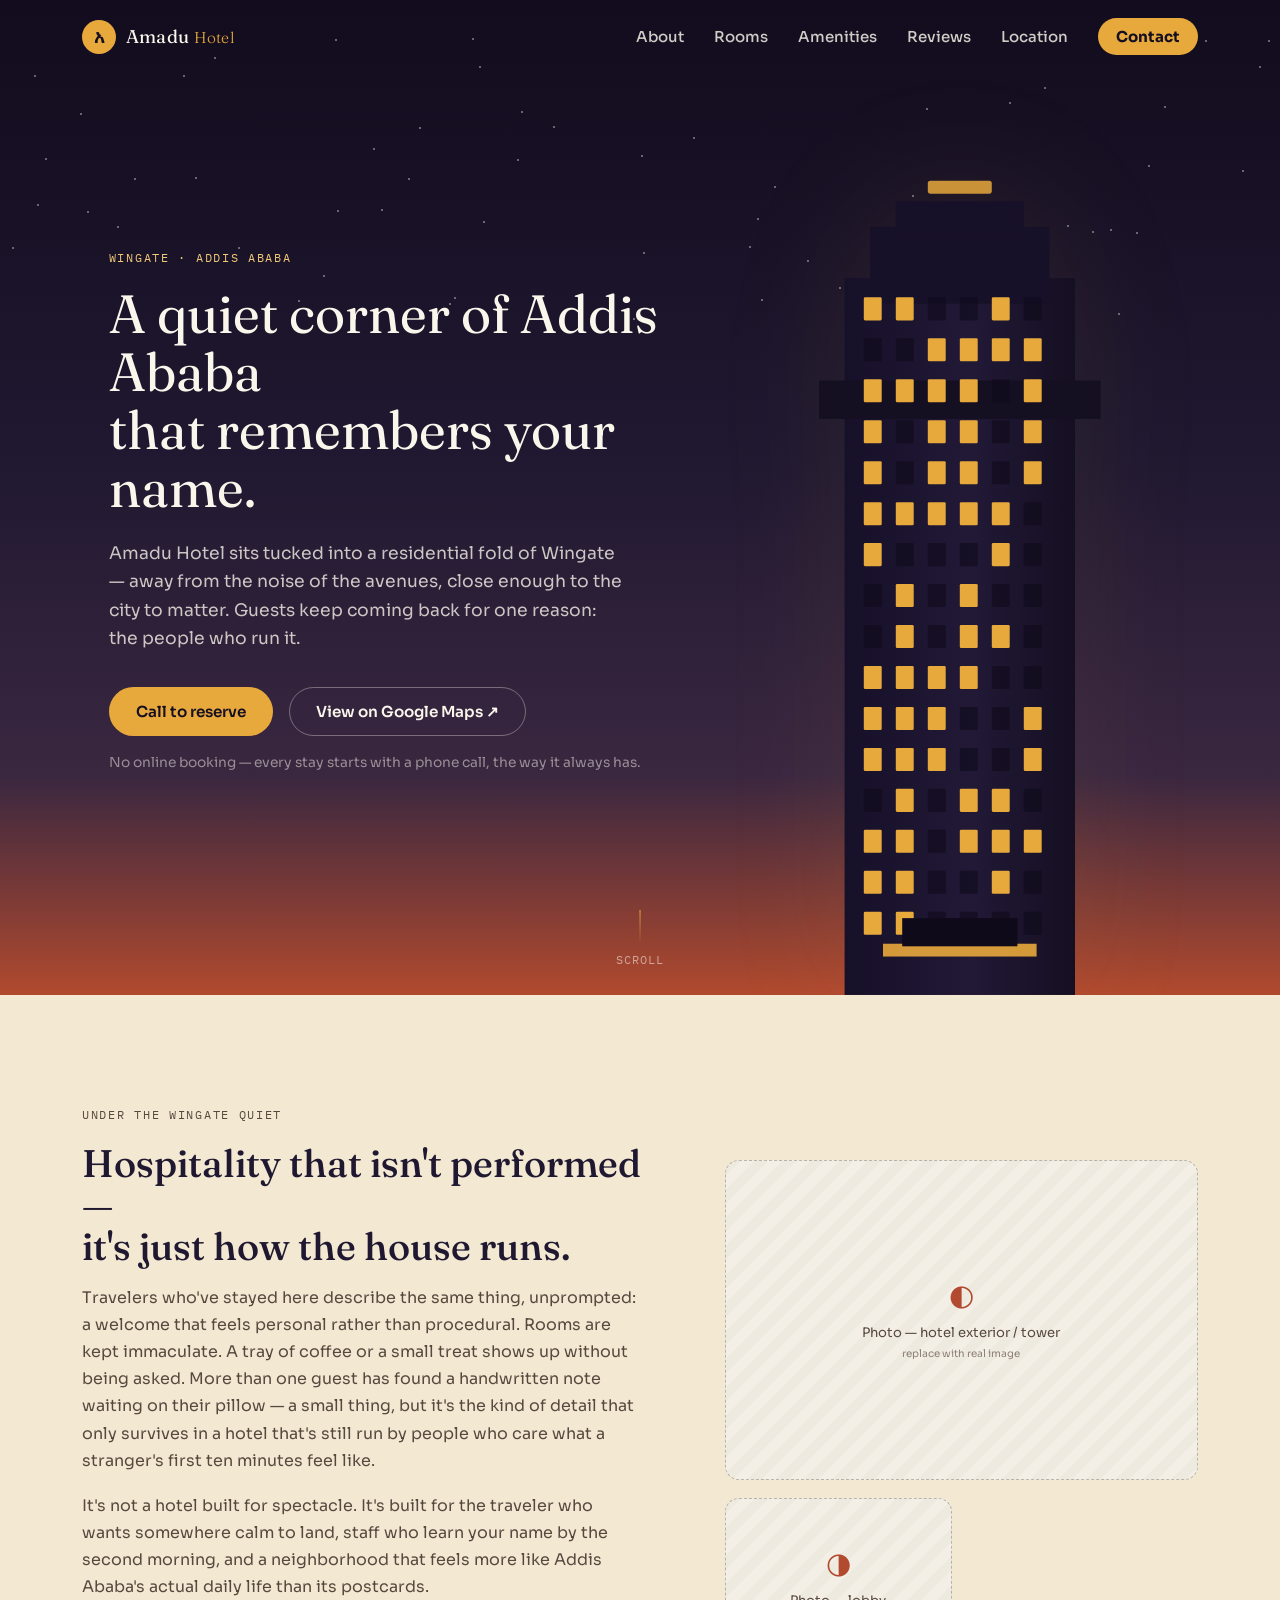
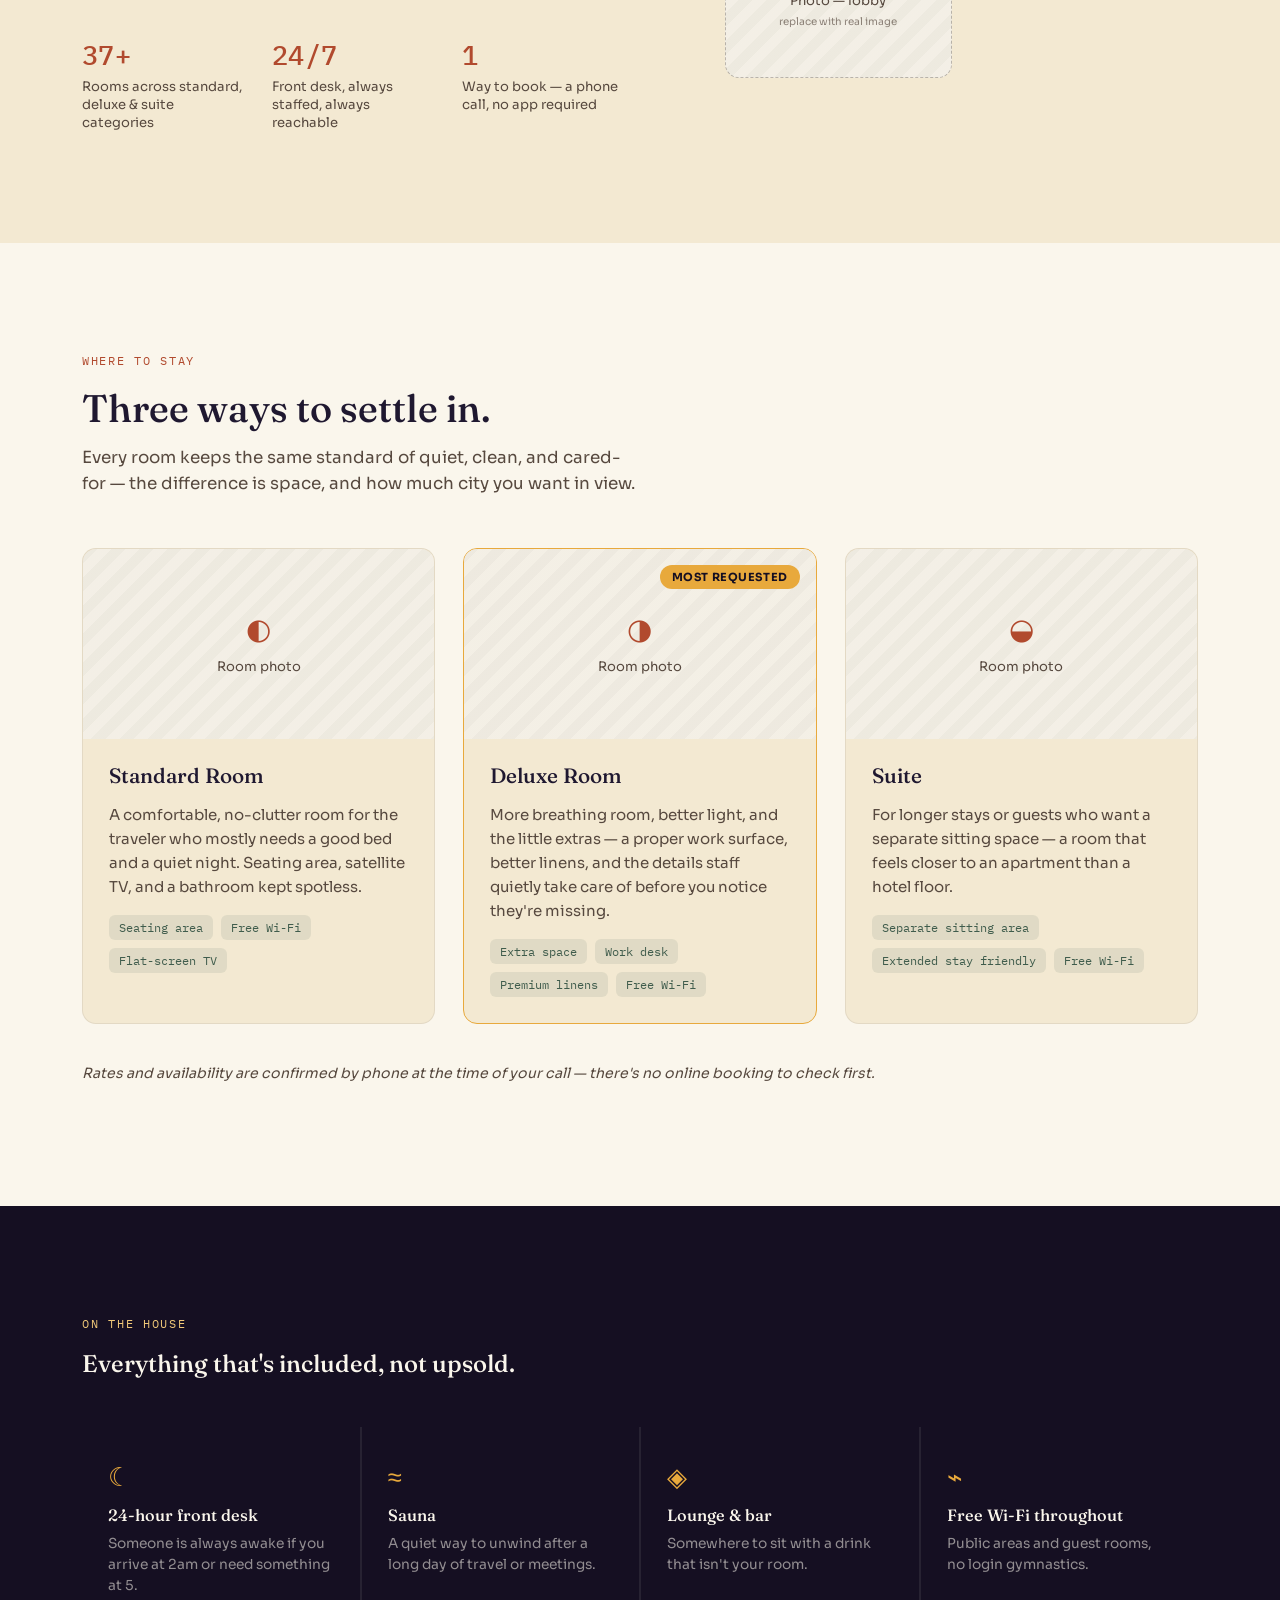
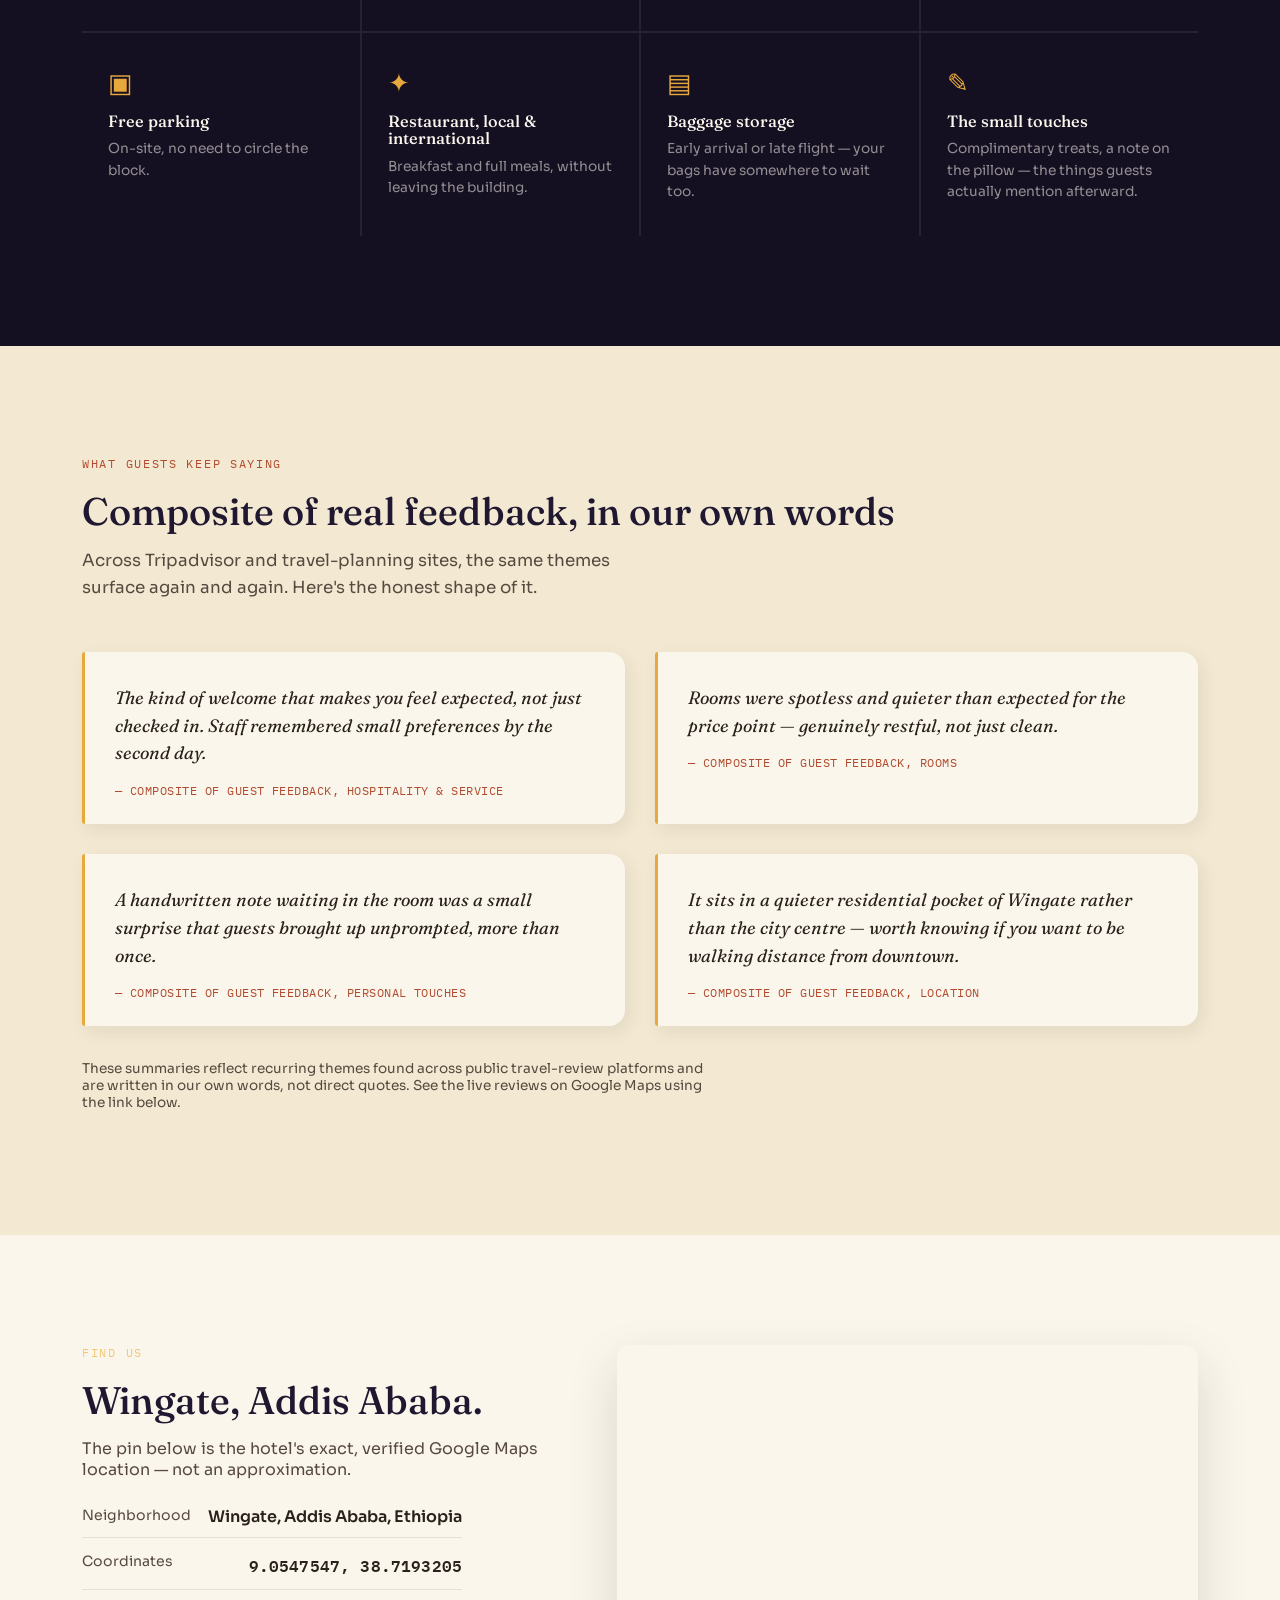
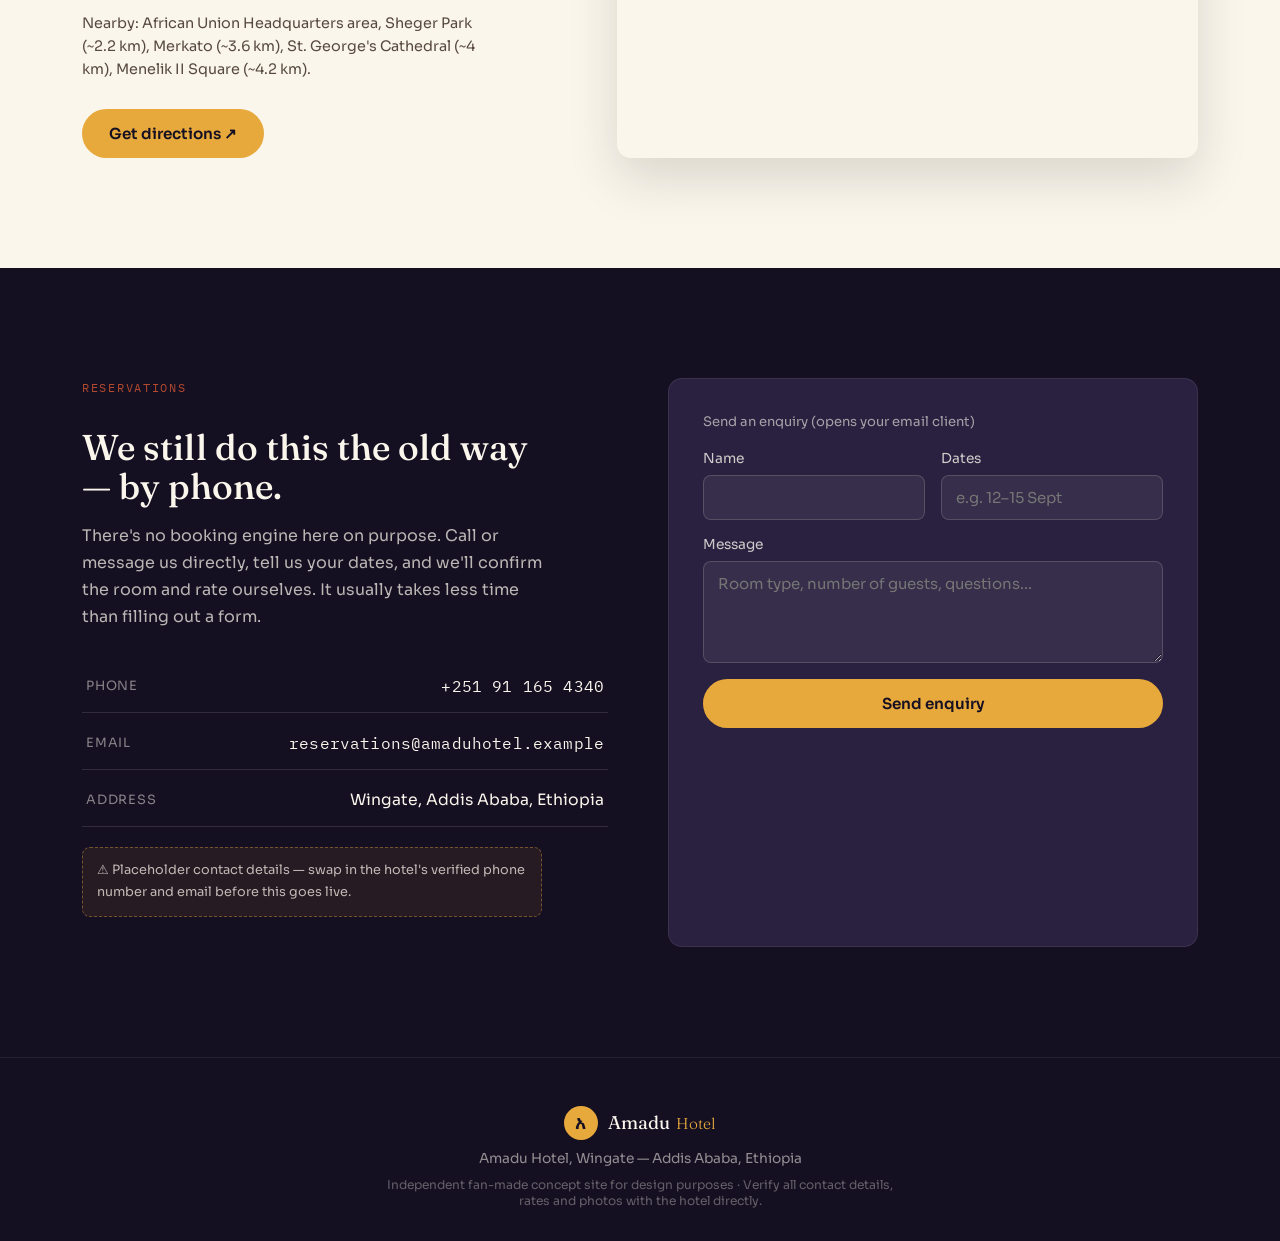
==== commit 505844eb: "Update index.html" ====
--- a/index.html
+++ b/index.html
@@ -3,7 +3,7 @@
 <head>
 <meta charset="UTF-8">
 <meta name="viewport" content="width=device-width, initial-scale=1.0">
-<title>Amadu Hotel | Wingate — Addis Ababa</title>
+<title>Amadu Hotel — Addis Ababa</title>
 <meta name="description" content="Amadu Hotel, Wingate — a quiet, personal stay in Addis Ababa. Reservations by phone only.">
 <link rel="preconnect" href="https://fonts.googleapis.com">
 <link rel="preconnect" href="https://fonts.gstatic.com" crossorigin>
@@ -361,7 +361,7 @@
   <div class="nav-inner">
     <a href="#top" class="brand">
       <span class="brand-mark">አ</span>
-      <span class="brand-text">Amadu<em>Wingate</em></span>
+      <span class="brand-text">Amadu<em>Hotel</em></span>
     </a>
     <nav class="nav-links" id="navLinks">
       <a href="#about">About</a>
@@ -405,7 +405,7 @@
   </svg>
 
   <div class="hero-content">
-    <p class="eyebrow">Wingate · Addis Ababa · <span class="mono">9.0548° N, 38.7193° E</span></p>
+    <p class="eyebrow">Wingate · Addis Ababa</p>
     <h1>A quiet corner of Addis Ababa<br>that remembers your name.</h1>
     <p class="hero-sub">Amadu Hotel sits tucked into a residential fold of Wingate — away from the noise of the avenues, close enough to the city to matter. Guests keep coming back for one reason: the people who run it.</p>
     <div class="hero-actions">
@@ -615,7 +615,7 @@
   <div class="wrap footer-inner">
     <div class="brand">
       <span class="brand-mark">አ</span>
-      <span class="brand-text">Amadu<em>Wingate</em></span>
+      <span class="brand-text">Amadu<em>Hotel</em></span>
     </div>
     <p>Amadu Hotel, Wingate — Addis Ababa, Ethiopia</p>
     <p class="footer-fine">Independent fan-made concept site for design purposes · Verify all contact details, rates and photos with the hotel directly.</p>
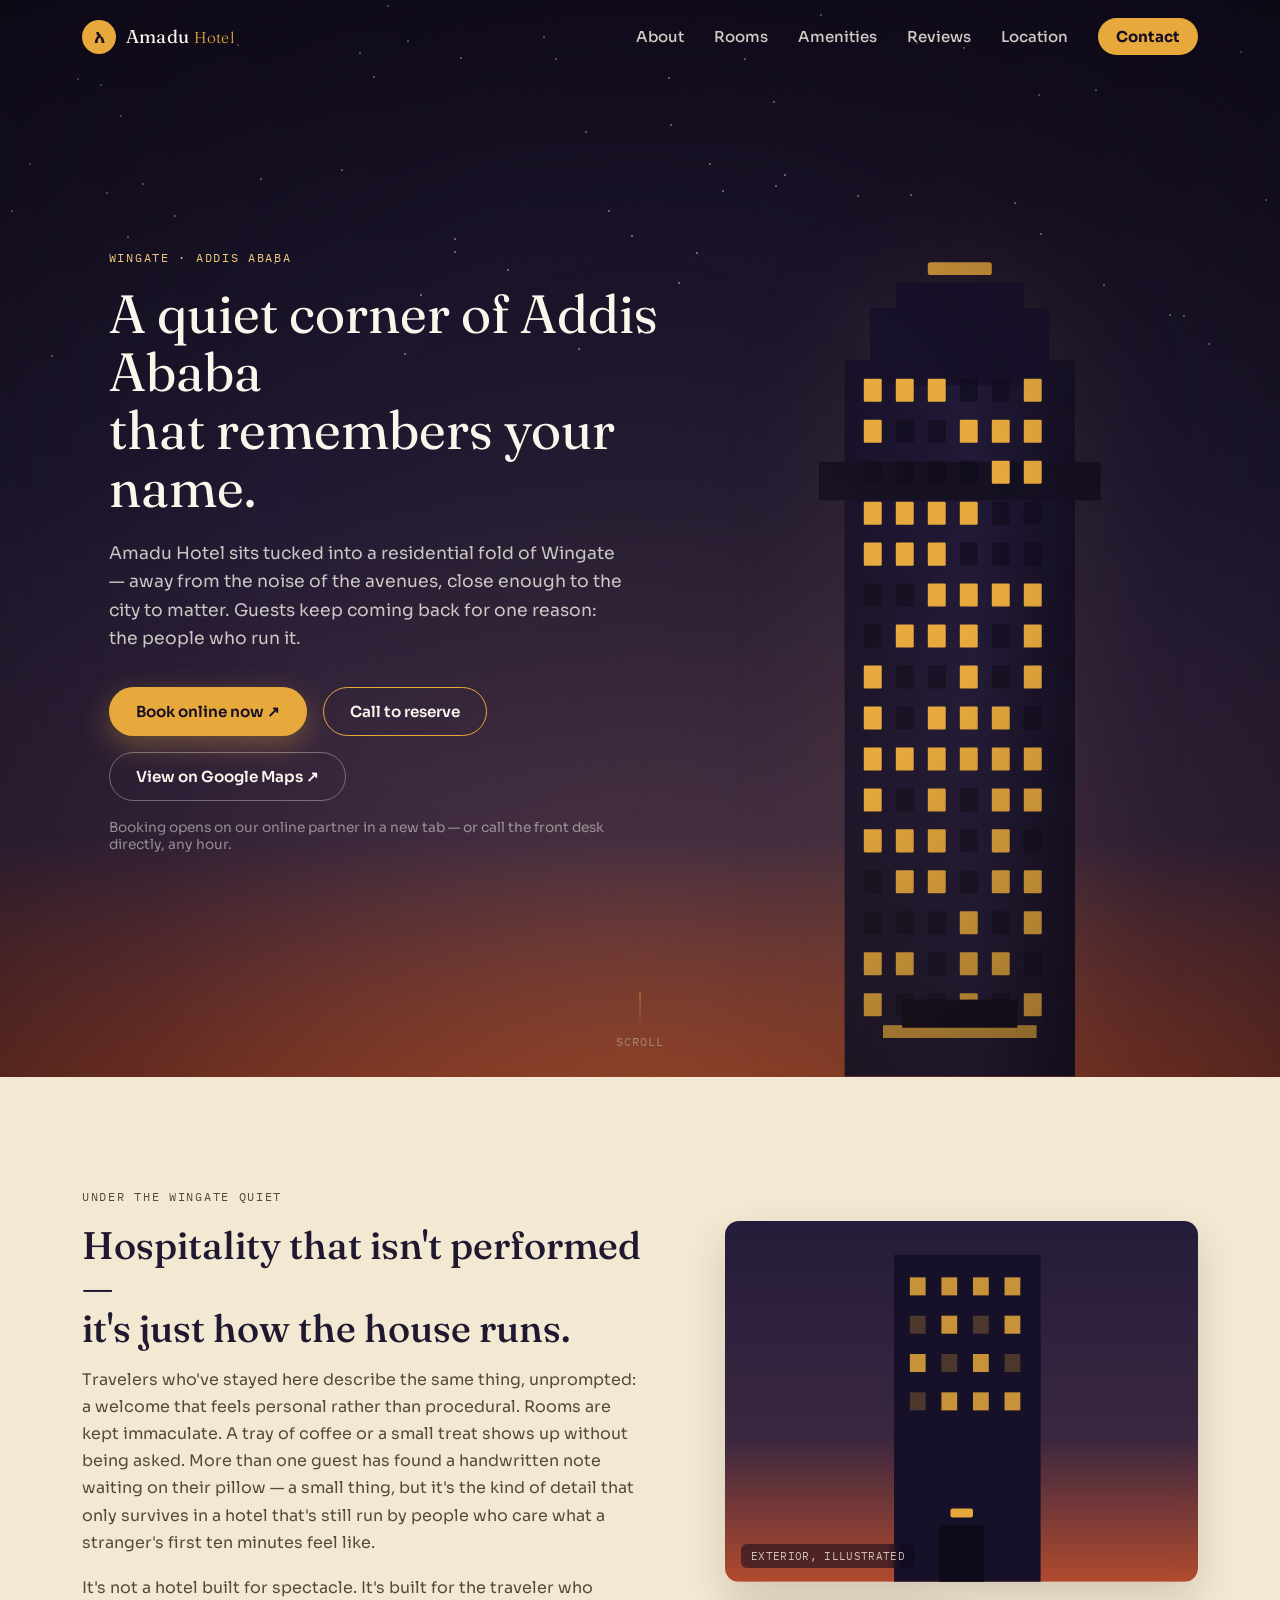
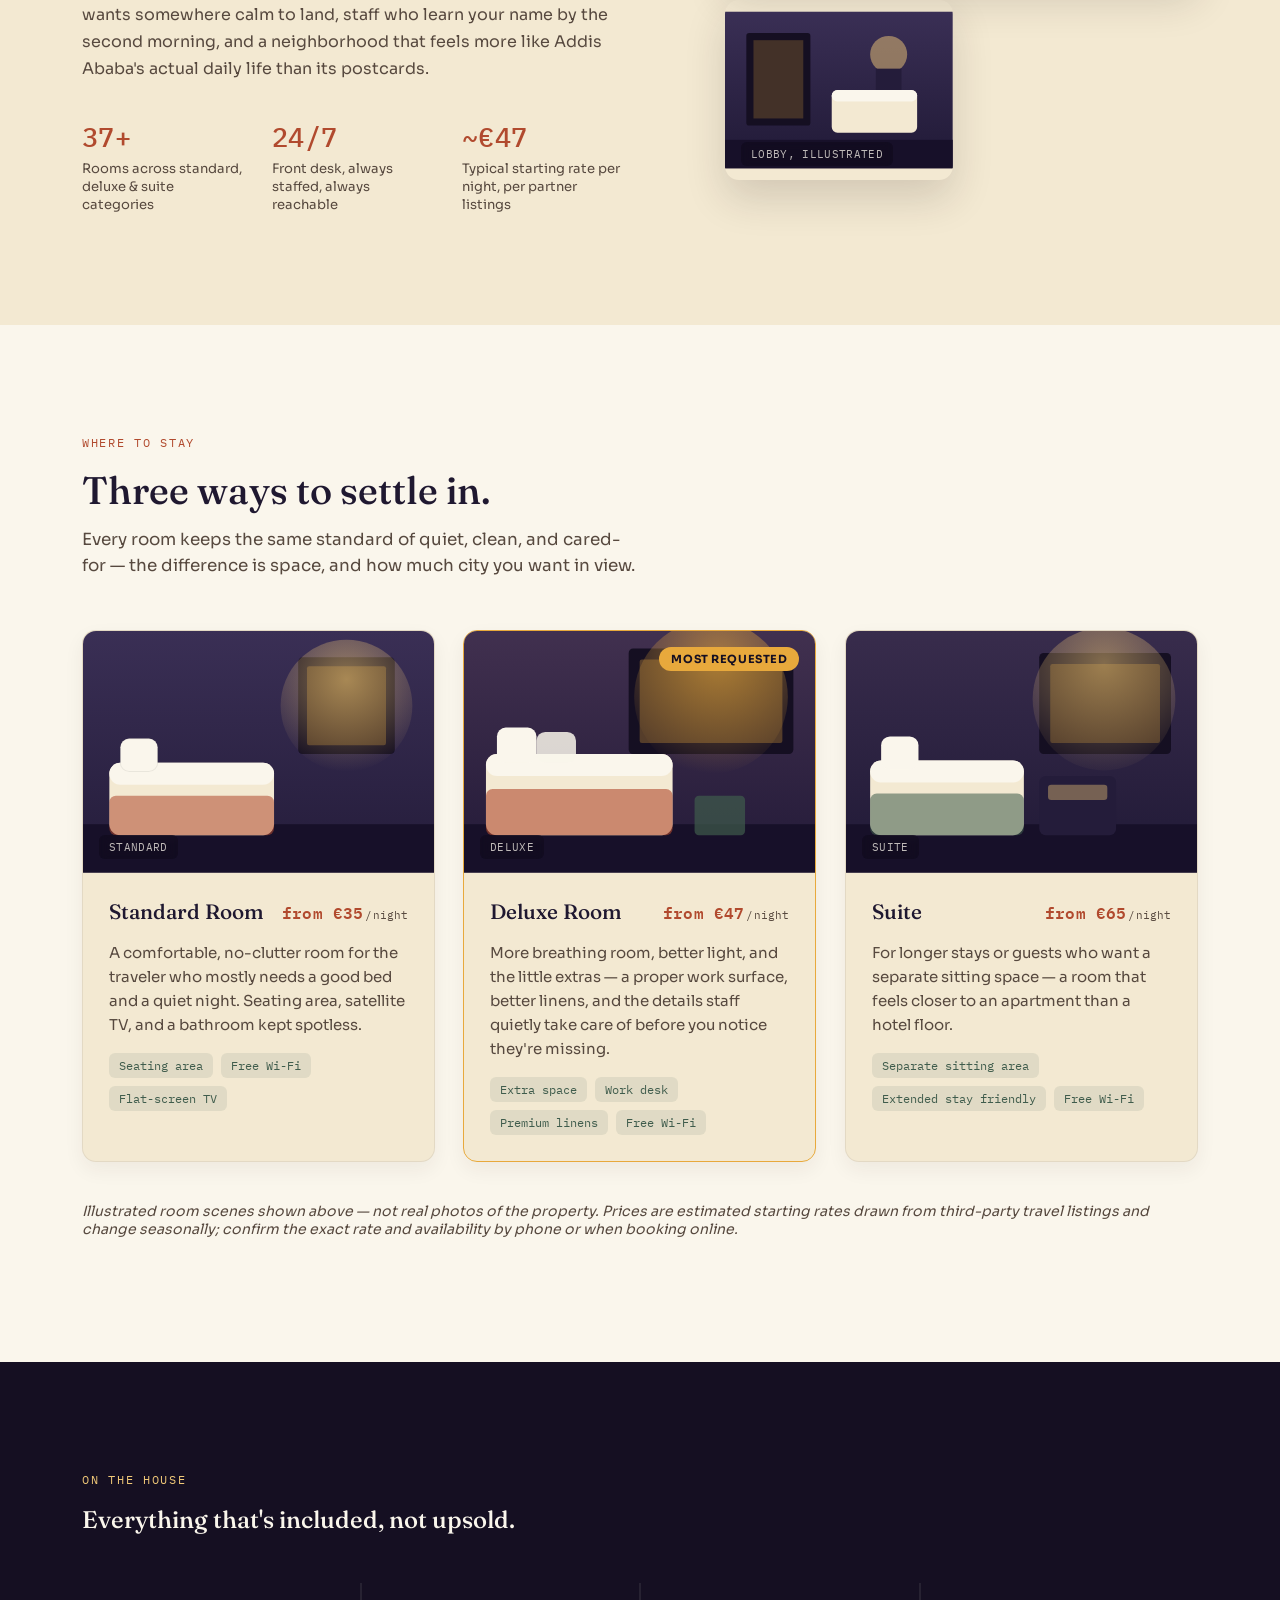
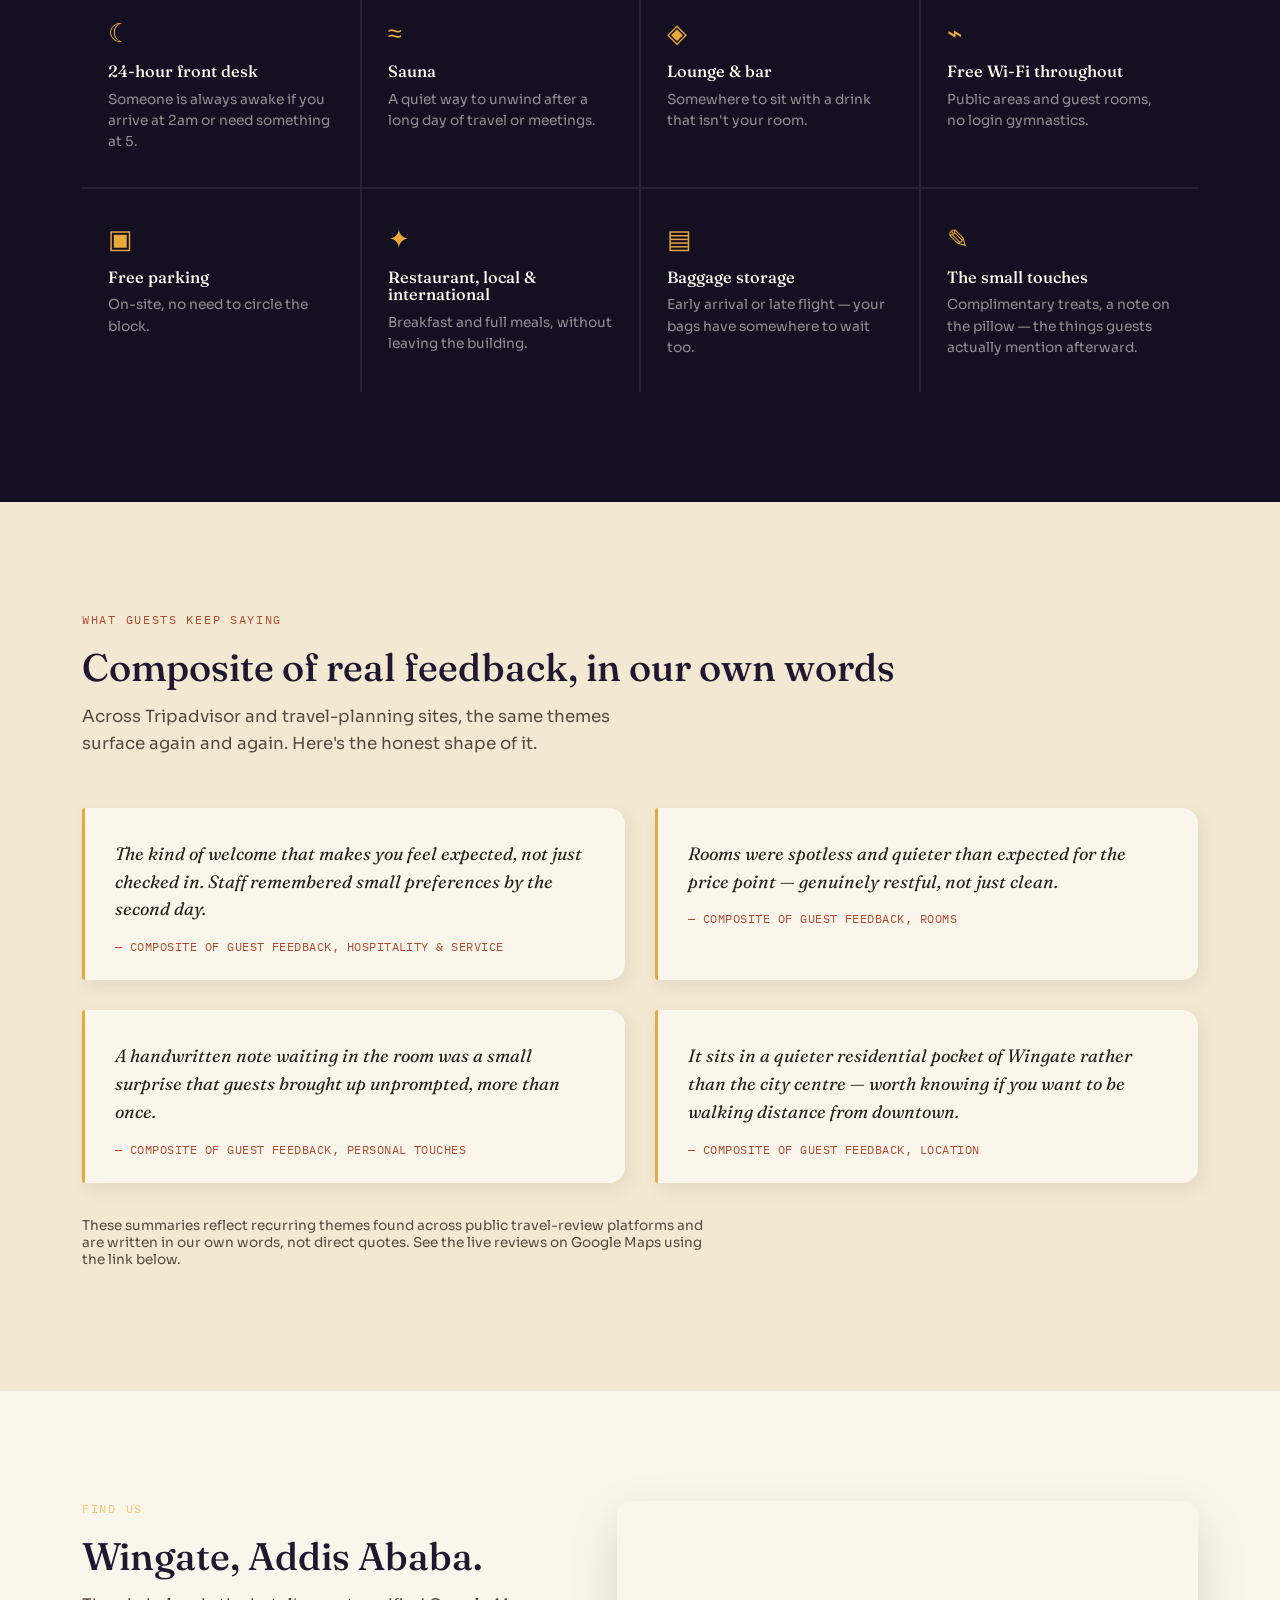
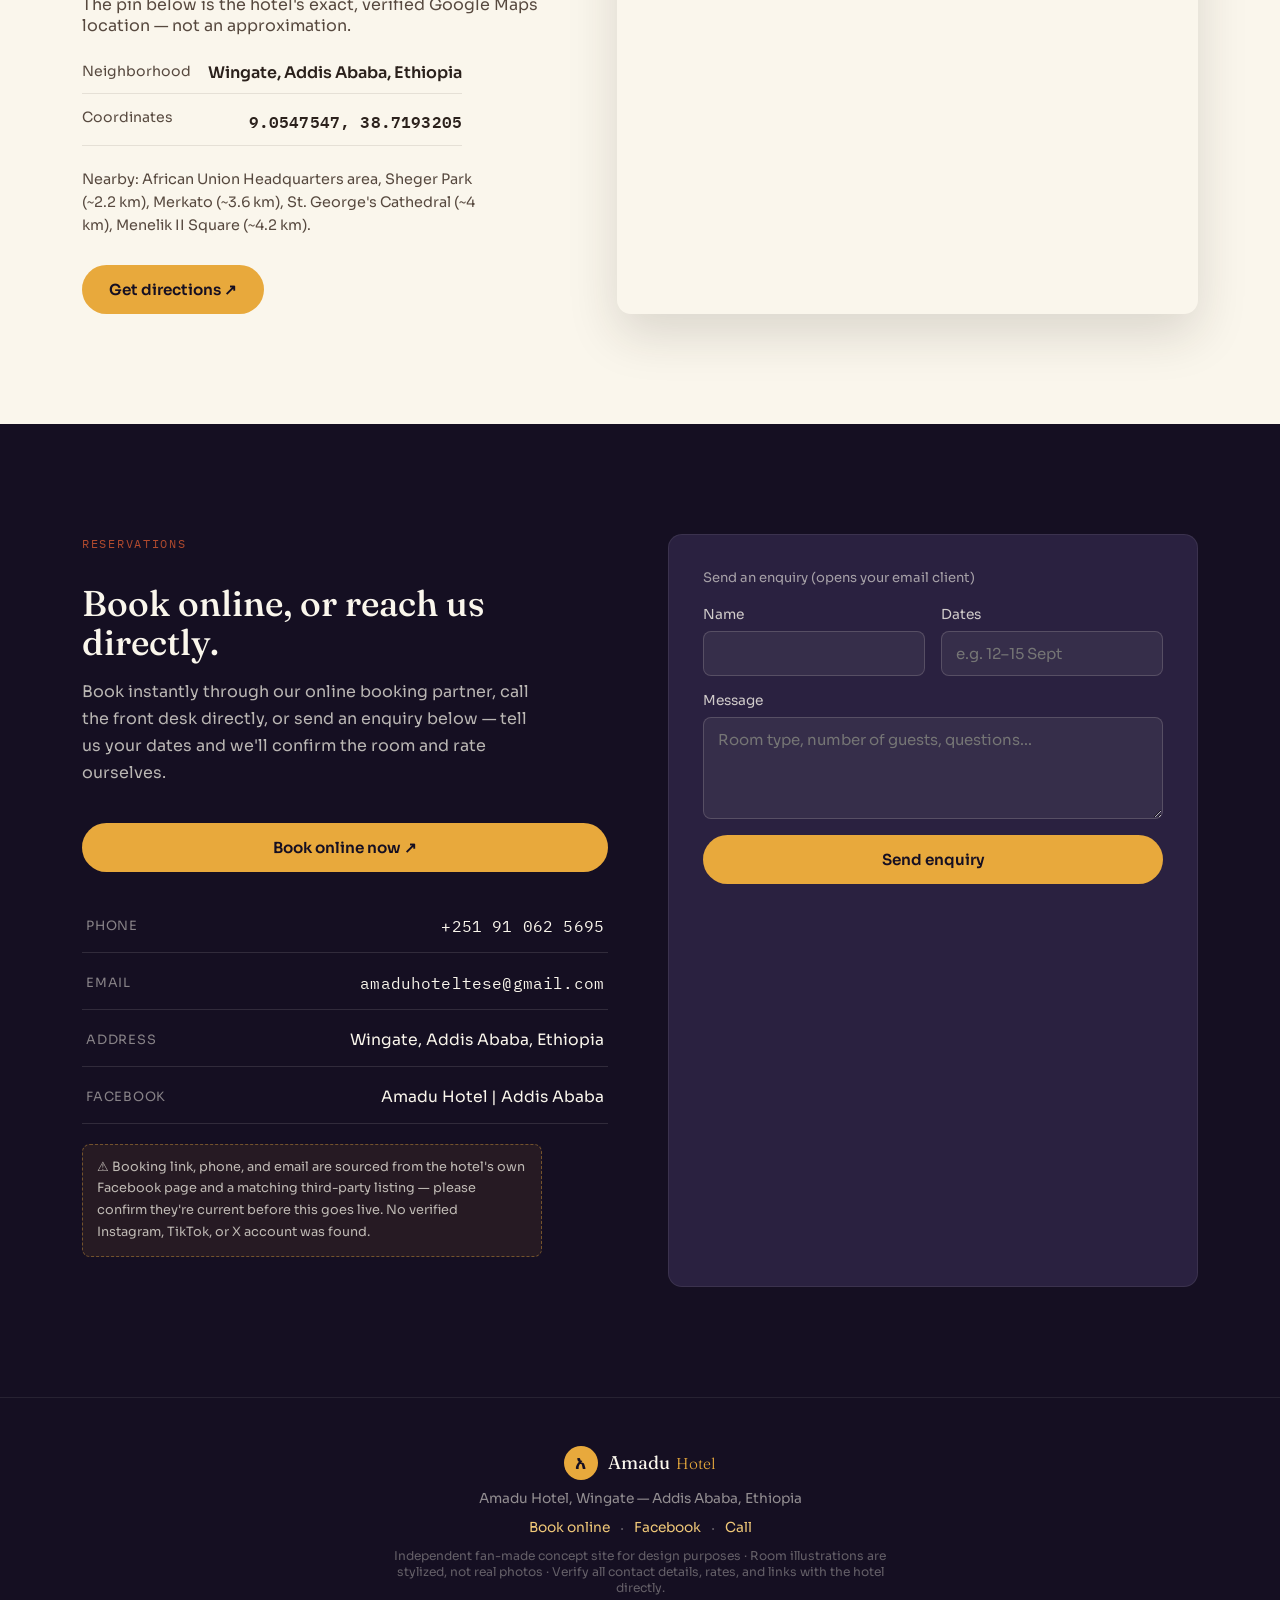
==== commit 4395e58f: "Update index.html" ====
--- a/index.html
+++ b/index.html
@@ -4,7 +4,7 @@
 <meta charset="UTF-8">
 <meta name="viewport" content="width=device-width, initial-scale=1.0">
 <title>Amadu Hotel — Addis Ababa</title>
-<meta name="description" content="Amadu Hotel, Wingate — a quiet, personal stay in Addis Ababa. Reservations by phone only.">
+<meta name="description" content="Amadu Hotel, Wingate — a quiet, personal stay in Addis Ababa. Book online or call the front desk directly.">
 <link rel="preconnect" href="https://fonts.googleapis.com">
 <link rel="preconnect" href="https://fonts.gstatic.com" crossorigin>
 <link href="https://fonts.googleapis.com/css2?family=Fraunces:opsz,wght,SOFT@9..144,300..700,0..100&family=Sora:wght@300;400;500;600;700&family=IBM+Plex+Mono:wght@400;500&display=swap" rel="stylesheet">
@@ -88,7 +88,11 @@
 .btn-gold:hover{ background: var(--gold-soft); }
 .btn-ghost{ background: transparent; color: var(--cloud); border-color: rgba(250,246,236,0.35); }
 .btn-ghost:hover{ border-color: var(--gold); color: var(--gold); }
+.btn-outline{ background: transparent; color: var(--cloud); border-color: var(--gold); }
+.btn-outline:hover{ background: rgba(232,169,60,0.1); }
+.btn-book{ box-shadow: 0 10px 30px rgba(232,169,60,0.35); }
 .btn.full{ width: 100%; justify-content: center; }
+.contact-book-btn{ margin: 6px 0 28px; }
 
 /* ============ NAV ============ */
 .nav{
@@ -152,9 +156,24 @@
 }
 @keyframes twinkleStar{ 0%,100%{ opacity:0.15; } 50%{ opacity:0.8; } }
 
+.hero-parallax{
+  position: absolute; inset: 0;
+  will-change: transform;
+  transition: transform 0.15s ease-out;
+}
 .hero-tower{
   position:absolute; right: 4%; bottom:0; height: 92%; width: auto; max-width: 42%;
   filter: drop-shadow(0 -10px 60px rgba(232,169,60,0.08));
+}
+.hero-vignette{
+  position:absolute; inset:0; pointer-events:none; z-index:1;
+  background:
+    radial-gradient(ellipse at 50% 100%, rgba(232,169,60,0.08) 0%, transparent 55%),
+    radial-gradient(ellipse at center, transparent 40%, rgba(9,6,15,0.55) 100%);
+}
+.hero-grain{
+  position:absolute; inset:0; pointer-events:none; z-index:1; opacity: 0.05; mix-blend-mode: overlay;
+  background-image: url("data:image/svg+xml;utf8,<svg xmlns='http://www.w3.org/2000/svg' width='120' height='120'><filter id='n'><feTurbulence type='fractalNoise' baseFrequency='0.9' numOctaves='2' stitchTiles='stitch'/></filter><rect width='100%25' height='100%25' filter='url(%23n)'/></svg>");
 }
 .hero-tower rect#windowGrid, .hero-tower .win{ }
 .win{ fill: var(--gold); animation: winFlicker 6s ease-in-out infinite; }
@@ -206,40 +225,51 @@
 .fact-num{ font-size: 1.7rem; color: var(--rust); font-weight: 500; }
 .fact-label{ font-size: 0.82rem; color: var(--coffee-soft); line-height: 1.4; }
 
-.about-photo{ display:grid; grid-template-columns: 1fr 1fr; gap: 18px; }
-.photo-placeholder{
-  background: repeating-linear-gradient(135deg, rgba(43,33,28,0.06) 0 10px, rgba(43,33,28,0.03) 10px 20px), var(--cloud);
-  border: 1.5px dashed rgba(43,33,28,0.28);
-  border-radius: var(--radius);
-  display:flex; flex-direction:column; align-items:center; justify-content:center; gap: 10px;
-  color: var(--coffee-soft); text-align:center; padding: 24px;
-  min-height: 180px;
-}
-.photo-placeholder.tall{ grid-column: 1 / -1; min-height: 320px; }
-.ph-icon{ font-size: 1.8rem; color: var(--rust); }
-.ph-label{ font-size: 0.82rem; line-height: 1.5; }
-.ph-label small{ opacity: 0.65; font-size: 0.78em; }
+.about-photo{ display:grid; grid-template-columns: 1fr 1fr; gap: 18px; perspective: 1000px; }
+
+/* ---- 3D tilt interaction (JS sets --rx/--ry via inline style) ---- */
+.tilt-card{
+  transform: perspective(900px) rotateX(var(--rx, 0deg)) rotateY(var(--ry, 0deg)) translateZ(0);
+  transition: transform 0.15s ease-out, box-shadow 0.3s ease;
+  transform-style: preserve-3d;
+}
+
+.scene-block{
+  position: relative; border-radius: var(--radius); overflow: hidden; min-height: 180px;
+  box-shadow: 0 18px 40px rgba(43,33,28,0.16);
+}
+.scene-block.tall{ grid-column: 1 / -1; min-height: 320px; }
+.scene-illustration{ width: 100%; height: 100%; display:block; }
+.scene-tag{
+  position: absolute; left: 16px; bottom: 14px; font-family: var(--mono); font-size: 0.68rem;
+  color: rgba(250,246,236,0.75); background: rgba(15,10,26,0.55); padding: 5px 10px; border-radius: 6px;
+  letter-spacing: 0.03em; text-transform: uppercase; backdrop-filter: blur(4px);
+}
 
 /* ============ ROOMS ============ */
 .rooms{ background: var(--cloud); }
 .rooms h2{ color: var(--ink); font-size: clamp(1.7rem, 3vw, 2.5rem); }
-.room-grid{ display:grid; grid-template-columns: repeat(3, 1fr); gap: 28px; margin-top: 50px; }
+.room-grid{ display:grid; grid-template-columns: repeat(3, 1fr); gap: 28px; margin-top: 50px; perspective: 1200px; }
 .room-card{
   background: var(--parchment); border-radius: var(--radius); overflow: hidden;
   border: 1px solid rgba(43,33,28,0.08);
   position: relative;
-  transition: transform 0.25s ease, box-shadow 0.25s ease;
-}
-.room-card:hover{ transform: translateY(-6px); box-shadow: 0 20px 40px rgba(43,33,28,0.12); }
+  box-shadow: 0 8px 20px rgba(43,33,28,0.06);
+}
+.room-card:hover{ box-shadow: 0 26px 50px rgba(43,33,28,0.16); }
 .room-card.featured{ border: 1px solid var(--gold); }
 .room-flag{
   position:absolute; top: 16px; right: 16px; background: var(--gold); color: var(--ink-2);
   font-size: 0.7rem; font-weight: 700; padding: 5px 12px; border-radius: 999px; z-index: 2;
   text-transform: uppercase; letter-spacing: 0.05em;
 }
-.room-ph{ border-radius: 0; border: none; min-height: 190px; }
+.room-scene{ position: relative; min-height: 190px; overflow: hidden; }
+.room-illustration{ width: 100%; height: 100%; display:block; }
 .room-body{ padding: 26px; }
-.room-body h3{ color: var(--ink); font-size: 1.3rem; margin-bottom: 10px; }
+.room-title-row{ display:flex; align-items: baseline; justify-content: space-between; gap: 10px; margin-bottom: 10px; }
+.room-body h3{ color: var(--ink); font-size: 1.3rem; margin: 0; }
+.room-price{ color: var(--rust); font-size: 0.98rem; font-weight: 600; white-space: nowrap; }
+.room-price small{ color: var(--coffee-soft); font-weight: 400; font-size: 0.72em; margin-left: 2px; }
 .room-body p{ color: var(--coffee-soft); font-size: 0.94rem; line-height: 1.6; margin-bottom: 16px; }
 .tag-list{ display:flex; flex-wrap: wrap; gap: 8px; }
 .tag-list li{
@@ -326,6 +356,10 @@
 .footer{ background: var(--ink-2); padding: 48px 0 32px; border-top: 1px solid rgba(250,246,236,0.08); }
 .footer-inner{ display:flex; flex-direction: column; align-items: center; text-align: center; gap: 10px; }
 .footer-inner p{ color: rgba(250,246,236,0.55); font-size: 0.86rem; margin: 0; }
+.footer-links{ display:flex; align-items:center; gap: 10px; }
+.footer-links a{ color: var(--gold-soft); font-size: 0.86rem; }
+.footer-links a:hover{ color: var(--gold); text-decoration: underline; }
+.footer-links span{ color: rgba(250,246,236,0.3); }
 .footer-fine{ font-size: 0.76rem !important; color: rgba(250,246,236,0.35) !important; max-width: 520px; }
 
 /* ============ RESPONSIVE ============ */
@@ -382,37 +416,43 @@
   <div class="hero-sky"></div>
   <div class="hero-stars" id="stars"></div>
 
-  <svg class="hero-tower" viewBox="0 0 420 620" preserveAspectRatio="xMidYMax meet" aria-hidden="true">
-    <defs>
-      <linearGradient id="towerBody" x1="0" y1="0" x2="1" y2="0">
-        <stop offset="0%" stop-color="#171029"/>
-        <stop offset="55%" stop-color="#211936"/>
-        <stop offset="100%" stop-color="#150F22"/>
-      </linearGradient>
-    </defs>
-    <!-- silhouette of a mid-rise hotel tower -->
-    <rect x="120" y="60" width="180" height="560" fill="url(#towerBody)"/>
-    <rect x="100" y="140" width="220" height="30" fill="#150F22"/>
-    <rect x="140" y="20" width="140" height="60" fill="#171029"/>
-    <rect x="160" y="0" width="100" height="30" fill="#171029"/>
-    <!-- rooftop sign -->
-    <rect x="185" y="-16" width="50" height="10" rx="2" fill="#E8A93C" opacity="0.85"/>
-    <!-- windows grid, generated via JS for twinkle control -->
-    <g id="windowGrid"></g>
-    <!-- entrance canopy -->
-    <rect x="150" y="580" width="120" height="10" fill="#E8A93C" opacity="0.9"/>
-    <rect x="165" y="560" width="90" height="22" fill="#0F0A1A"/>
-  </svg>
+  <div class="hero-parallax" id="heroParallax">
+    <svg class="hero-tower" viewBox="0 0 420 620" preserveAspectRatio="xMidYMax meet" aria-hidden="true">
+      <defs>
+        <linearGradient id="towerBody" x1="0" y1="0" x2="1" y2="0">
+          <stop offset="0%" stop-color="#171029"/>
+          <stop offset="55%" stop-color="#211936"/>
+          <stop offset="100%" stop-color="#150F22"/>
+        </linearGradient>
+      </defs>
+      <!-- silhouette of a mid-rise hotel tower -->
+      <rect x="120" y="60" width="180" height="560" fill="url(#towerBody)"/>
+      <rect x="100" y="140" width="220" height="30" fill="#150F22"/>
+      <rect x="140" y="20" width="140" height="60" fill="#171029"/>
+      <rect x="160" y="0" width="100" height="30" fill="#171029"/>
+      <!-- rooftop sign -->
+      <rect x="185" y="-16" width="50" height="10" rx="2" fill="#E8A93C" opacity="0.85"/>
+      <!-- windows grid, generated via JS for twinkle control -->
+      <g id="windowGrid"></g>
+      <!-- entrance canopy -->
+      <rect x="150" y="580" width="120" height="10" fill="#E8A93C" opacity="0.9"/>
+      <rect x="165" y="560" width="90" height="22" fill="#0F0A1A"/>
+    </svg>
+  </div>
+
+  <div class="hero-vignette" aria-hidden="true"></div>
+  <div class="hero-grain" aria-hidden="true"></div>
 
   <div class="hero-content">
     <p class="eyebrow">Wingate · Addis Ababa</p>
     <h1>A quiet corner of Addis Ababa<br>that remembers your name.</h1>
     <p class="hero-sub">Amadu Hotel sits tucked into a residential fold of Wingate — away from the noise of the avenues, close enough to the city to matter. Guests keep coming back for one reason: the people who run it.</p>
     <div class="hero-actions">
-      <a href="tel:+251911654340" class="btn btn-gold">Call to reserve</a>
+      <a href="https://www.trip.com/hotels/addis-ababa-hotel-detail-13752005/amadu-hotel/" target="_blank" rel="noopener" class="btn btn-gold btn-book">Book online now ↗</a>
+      <a href="tel:+251910625695" class="btn btn-outline">Call to reserve</a>
       <a href="https://www.google.com/maps?q=9.0547547,38.7193205" target="_blank" rel="noopener" class="btn btn-ghost">View on Google Maps ↗</a>
     </div>
-    <p class="hero-note">No online booking — every stay starts with a phone call, the way it always has.</p>
+    <p class="hero-note">Booking opens on our online partner in a new tab — or call the front desk directly, any hour.</p>
   </div>
 
   <div class="hero-scroll" aria-hidden="true"><span></span> scroll</div>
@@ -436,19 +476,49 @@
           <span class="fact-label">Front desk, always staffed, always reachable</span>
         </div>
         <div class="fact">
-          <span class="fact-num mono">1</span>
-          <span class="fact-label">Way to book — a phone call, no app required</span>
+          <span class="fact-num mono">~€47</span>
+          <span class="fact-label">Typical starting rate per night, per partner listings</span>
         </div>
       </div>
     </div>
     <div class="about-photo">
-      <div class="photo-placeholder tall">
-        <span class="ph-icon">◐</span>
-        <span class="ph-label">Photo — hotel exterior / tower<br><small>replace with real image</small></span>
+      <div class="scene-block tall tilt-card">
+        <svg viewBox="0 0 420 320" class="scene-illustration" aria-hidden="true">
+          <defs>
+            <linearGradient id="skyAbout" x1="0" y1="0" x2="0" y2="1">
+              <stop offset="0%" stop-color="#241C3A"/><stop offset="60%" stop-color="#3A2740"/><stop offset="100%" stop-color="#B14A2E"/>
+            </linearGradient>
+          </defs>
+          <rect width="420" height="320" fill="url(#skyAbout)"/>
+          <rect x="150" y="30" width="130" height="290" fill="#171029"/>
+          <g fill="#E8A93C" opacity="0.85">
+            <rect x="164" y="50" width="14" height="16"/><rect x="192" y="50" width="14" height="16"/><rect x="220" y="50" width="14" height="16"/><rect x="248" y="50" width="14" height="16"/>
+            <rect x="164" y="84" width="14" height="16" opacity="0.3"/><rect x="192" y="84" width="14" height="16"/><rect x="220" y="84" width="14" height="16" opacity="0.3"/><rect x="248" y="84" width="14" height="16"/>
+            <rect x="164" y="118" width="14" height="16"/><rect x="192" y="118" width="14" height="16" opacity="0.3"/><rect x="220" y="118" width="14" height="16"/><rect x="248" y="118" width="14" height="16" opacity="0.3"/>
+            <rect x="164" y="152" width="14" height="16" opacity="0.3"/><rect x="192" y="152" width="14" height="16"/><rect x="220" y="152" width="14" height="16"/><rect x="248" y="152" width="14" height="16"/>
+          </g>
+          <rect x="190" y="270" width="40" height="50" fill="#0F0A1A"/>
+          <rect x="200" y="255" width="20" height="8" rx="2" fill="#E8A93C"/>
+        </svg>
+        <span class="scene-tag">Exterior, illustrated</span>
       </div>
-      <div class="photo-placeholder small">
-        <span class="ph-icon">◑</span>
-        <span class="ph-label">Photo — lobby<br><small>replace with real image</small></span>
+      <div class="scene-block small tilt-card">
+        <svg viewBox="0 0 320 220" class="scene-illustration" aria-hidden="true">
+          <defs>
+            <linearGradient id="lobbyGrad" x1="0" y1="0" x2="0" y2="1">
+              <stop offset="0%" stop-color="#3A2F55"/><stop offset="100%" stop-color="#201936"/>
+            </linearGradient>
+          </defs>
+          <rect width="320" height="220" fill="url(#lobbyGrad)"/>
+          <rect x="0" y="180" width="320" height="40" fill="#171029"/>
+          <rect x="30" y="30" width="90" height="130" rx="4" fill="#150F22"/>
+          <rect x="40" y="40" width="70" height="110" fill="#E8A93C" opacity="0.22"/>
+          <rect x="150" y="110" width="120" height="60" rx="8" fill="#F3E9D2"/>
+          <rect x="150" y="110" width="120" height="16" rx="8" fill="#FAF6EC"/>
+          <circle cx="230" cy="60" r="26" fill="#F0C878" opacity="0.5"/>
+          <rect x="212" y="80" width="36" height="30" fill="#241C3A"/>
+        </svg>
+        <span class="scene-tag">Lobby, illustrated</span>
       </div>
     </div>
   </div>
@@ -462,10 +532,35 @@
     <p class="section-lede">Every room keeps the same standard of quiet, clean, and cared-for — the difference is space, and how much city you want in view.</p>
 
     <div class="room-grid">
-      <article class="room-card">
-        <div class="photo-placeholder room-ph"><span class="ph-icon">◐</span><span class="ph-label">Room photo</span></div>
+      <article class="room-card tilt-card">
+        <div class="room-scene">
+          <svg viewBox="0 0 320 220" class="room-illustration" aria-hidden="true">
+            <defs>
+              <linearGradient id="wallStd" x1="0" y1="0" x2="0" y2="1">
+                <stop offset="0%" stop-color="#3A2F55"/><stop offset="100%" stop-color="#241C3A"/>
+              </linearGradient>
+              <radialGradient id="glowStd" cx="50%" cy="30%" r="70%">
+                <stop offset="0%" stop-color="#F0C878" stop-opacity="0.55"/><stop offset="100%" stop-color="#F0C878" stop-opacity="0"/>
+              </radialGradient>
+            </defs>
+            <rect width="320" height="220" fill="url(#wallStd)"/>
+            <rect x="0" y="176" width="320" height="44" fill="#171029"/>
+            <rect x="196" y="24" width="88" height="88" rx="4" fill="#150F22"/>
+            <rect x="204" y="32" width="72" height="72" rx="2" fill="#E8A93C" opacity="0.28"/>
+            <circle cx="240" cy="68" r="60" fill="url(#glowStd)"/>
+            <rect x="24" y="120" width="150" height="66" rx="10" fill="#F3E9D2"/>
+            <rect x="24" y="120" width="150" height="20" rx="10" fill="#FAF6EC"/>
+            <rect x="34" y="98" width="34" height="30" rx="8" fill="#FAF6EC"/>
+            <rect x="34" y="98" width="34" height="30" rx="8" fill="none" stroke="#00000010"/>
+            <rect x="24" y="150" width="150" height="36" rx="6" fill="#B14A2E" opacity="0.55"/>
+          </svg>
+          <span class="scene-tag">Standard</span>
+        </div>
         <div class="room-body">
-          <h3>Standard Room</h3>
+          <div class="room-title-row">
+            <h3>Standard Room</h3>
+            <span class="room-price mono">from €35<small>/night</small></span>
+          </div>
           <p>A comfortable, no-clutter room for the traveler who mostly needs a good bed and a quiet night. Seating area, satellite TV, and a bathroom kept spotless.</p>
           <ul class="tag-list">
             <li>Seating area</li><li>Free Wi-Fi</li><li>Flat-screen TV</li>
@@ -473,11 +568,37 @@
         </div>
       </article>
 
-      <article class="room-card featured">
+      <article class="room-card featured tilt-card">
         <span class="room-flag">Most requested</span>
-        <div class="photo-placeholder room-ph"><span class="ph-icon">◑</span><span class="ph-label">Room photo</span></div>
+        <div class="room-scene">
+          <svg viewBox="0 0 320 220" class="room-illustration" aria-hidden="true">
+            <defs>
+              <linearGradient id="wallDlx" x1="0" y1="0" x2="0" y2="1">
+                <stop offset="0%" stop-color="#41304F"/><stop offset="100%" stop-color="#231A38"/>
+              </linearGradient>
+              <radialGradient id="glowDlx" cx="55%" cy="25%" r="75%">
+                <stop offset="0%" stop-color="#E8A93C" stop-opacity="0.6"/><stop offset="100%" stop-color="#E8A93C" stop-opacity="0"/>
+              </radialGradient>
+            </defs>
+            <rect width="320" height="220" fill="url(#wallDlx)"/>
+            <rect x="0" y="176" width="320" height="44" fill="#171029"/>
+            <rect x="150" y="16" width="150" height="96" rx="4" fill="#150F22"/>
+            <rect x="160" y="26" width="130" height="76" rx="2" fill="#E8A93C" opacity="0.3"/>
+            <circle cx="225" cy="60" r="70" fill="url(#glowDlx)"/>
+            <rect x="20" y="112" width="170" height="74" rx="10" fill="#F3E9D2"/>
+            <rect x="20" y="112" width="170" height="20" rx="10" fill="#FAF6EC"/>
+            <rect x="30" y="88" width="36" height="32" rx="8" fill="#FAF6EC"/>
+            <rect x="66" y="92" width="36" height="28" rx="8" fill="#FAF6EC" opacity="0.85"/>
+            <rect x="20" y="144" width="170" height="42" rx="6" fill="#B14A2E" opacity="0.6"/>
+            <rect x="210" y="150" width="46" height="36" rx="4" fill="#3F5C4C" opacity="0.7"/>
+          </svg>
+          <span class="scene-tag">Deluxe</span>
+        </div>
         <div class="room-body">
-          <h3>Deluxe Room</h3>
+          <div class="room-title-row">
+            <h3>Deluxe Room</h3>
+            <span class="room-price mono">from €47<small>/night</small></span>
+          </div>
           <p>More breathing room, better light, and the little extras — a proper work surface, better linens, and the details staff quietly take care of before you notice they're missing.</p>
           <ul class="tag-list">
             <li>Extra space</li><li>Work desk</li><li>Premium linens</li><li>Free Wi-Fi</li>
@@ -485,10 +606,36 @@
         </div>
       </article>
 
-      <article class="room-card">
-        <div class="photo-placeholder room-ph"><span class="ph-icon">◒</span><span class="ph-label">Room photo</span></div>
+      <article class="room-card tilt-card">
+        <div class="room-scene">
+          <svg viewBox="0 0 320 220" class="room-illustration" aria-hidden="true">
+            <defs>
+              <linearGradient id="wallSte" x1="0" y1="0" x2="0" y2="1">
+                <stop offset="0%" stop-color="#382C4C"/><stop offset="100%" stop-color="#201936"/>
+              </linearGradient>
+              <radialGradient id="glowSte" cx="50%" cy="25%" r="80%">
+                <stop offset="0%" stop-color="#F0C878" stop-opacity="0.5"/><stop offset="100%" stop-color="#F0C878" stop-opacity="0"/>
+              </radialGradient>
+            </defs>
+            <rect width="320" height="220" fill="url(#wallSte)"/>
+            <rect x="0" y="176" width="320" height="44" fill="#171029"/>
+            <rect x="176" y="20" width="120" height="92" rx="4" fill="#150F22"/>
+            <rect x="186" y="30" width="100" height="72" rx="2" fill="#E8A93C" opacity="0.26"/>
+            <circle cx="235" cy="62" r="65" fill="url(#glowSte)"/>
+            <rect x="22" y="118" width="140" height="68" rx="10" fill="#F3E9D2"/>
+            <rect x="22" y="118" width="140" height="20" rx="10" fill="#FAF6EC"/>
+            <rect x="32" y="96" width="34" height="30" rx="8" fill="#FAF6EC"/>
+            <rect x="22" y="148" width="140" height="38" rx="6" fill="#3F5C4C" opacity="0.55"/>
+            <rect x="176" y="132" width="70" height="54" rx="6" fill="#241C3A"/>
+            <rect x="184" y="140" width="54" height="14" rx="3" fill="#F0C878" opacity="0.4"/>
+          </svg>
+          <span class="scene-tag">Suite</span>
+        </div>
         <div class="room-body">
-          <h3>Suite</h3>
+          <div class="room-title-row">
+            <h3>Suite</h3>
+            <span class="room-price mono">from €65<small>/night</small></span>
+          </div>
           <p>For longer stays or guests who want a separate sitting space — a room that feels closer to an apartment than a hotel floor.</p>
           <ul class="tag-list">
             <li>Separate sitting area</li><li>Extended stay friendly</li><li>Free Wi-Fi</li>
@@ -497,7 +644,7 @@
       </article>
     </div>
 
-    <p class="rooms-footnote">Rates and availability are confirmed by phone at the time of your call — there's no online booking to check first.</p>
+    <p class="rooms-footnote">Illustrated room scenes shown above — not real photos of the property. Prices are estimated starting rates drawn from third-party travel listings and change seasonally; confirm the exact rate and availability by phone or when booking online.</p>
   </div>
 </section>
 
@@ -579,24 +726,30 @@
   <div class="wrap contact-grid">
     <div class="contact-copy">
       <p class="eyebrow eyebrow-dark">Reservations</p>
-      <h2>We still do this the old way — by phone.</h2>
-      <p>There's no booking engine here on purpose. Call or message us directly, tell us your dates, and we'll confirm the room and rate ourselves. It usually takes less time than filling out a form.</p>
+      <h2>Book online, or reach us directly.</h2>
+      <p>Book instantly through our online booking partner, call the front desk directly, or send an enquiry below — tell us your dates and we'll confirm the room and rate ourselves.</p>
+
+      <a href="https://www.trip.com/hotels/addis-ababa-hotel-detail-13752005/amadu-hotel/" target="_blank" rel="noopener" class="btn btn-gold full contact-book-btn">Book online now ↗</a>
 
       <div class="contact-methods">
-        <a href="tel:+251911654340" class="contact-method">
+        <a href="tel:+251910625695" class="contact-method">
           <span class="cm-label">Phone</span>
-          <span class="cm-value mono">+251 91 165 4340</span>
+          <span class="cm-value mono">+251 91 062 5695</span>
         </a>
-        <a href="mailto:reservations@amaduhotel.example" class="contact-method">
+        <a href="mailto:amaduhoteltese@gmail.com" class="contact-method">
           <span class="cm-label">Email</span>
-          <span class="cm-value mono">reservations@amaduhotel.example</span>
+          <span class="cm-value mono">amaduhoteltese@gmail.com</span>
         </a>
         <div class="contact-method">
           <span class="cm-label">Address</span>
           <span class="cm-value">Wingate, Addis Ababa, Ethiopia</span>
         </div>
+        <a href="https://www.facebook.com/amaduhoteltese/" target="_blank" rel="noopener" class="contact-method">
+          <span class="cm-label">Facebook</span>
+          <span class="cm-value">Amadu Hotel | Addis Ababa</span>
+        </a>
       </div>
-      <p class="contact-flag">⚠ Placeholder contact details — swap in the hotel's verified phone number and email before this goes live.</p>
+      <p class="contact-flag">⚠ Booking link, phone, and email are sourced from the hotel's own Facebook page and a matching third-party listing — please confirm they're current before this goes live. No verified Instagram, TikTok, or X account was found.</p>
     </div>
 
     <form class="contact-form" id="contactForm">
@@ -618,7 +771,14 @@
       <span class="brand-text">Amadu<em>Hotel</em></span>
     </div>
     <p>Amadu Hotel, Wingate — Addis Ababa, Ethiopia</p>
-    <p class="footer-fine">Independent fan-made concept site for design purposes · Verify all contact details, rates and photos with the hotel directly.</p>
+    <div class="footer-links">
+      <a href="https://www.trip.com/hotels/addis-ababa-hotel-detail-13752005/amadu-hotel/" target="_blank" rel="noopener">Book online</a>
+      <span aria-hidden="true">·</span>
+      <a href="https://www.facebook.com/amaduhoteltese/" target="_blank" rel="noopener">Facebook</a>
+      <span aria-hidden="true">·</span>
+      <a href="tel:+251910625695">Call</a>
+    </div>
+    <p class="footer-fine">Independent fan-made concept site for design purposes · Room illustrations are stylized, not real photos · Verify all contact details, rates, and links with the hotel directly.</p>
   </div>
 </footer>
 
@@ -680,7 +840,44 @@
   starsWrap.innerHTML = html;
 }
 
+// ---------- Hero cinematic parallax (mouse + gyroscope-free, just mouse) ----------
+const prefersReducedMotion = window.matchMedia('(prefers-reduced-motion: reduce)').matches;
+const heroSection = document.querySelector('.hero');
+const heroParallax = document.getElementById('heroParallax');
+if (heroSection && heroParallax && !prefersReducedMotion) {
+  heroSection.addEventListener('mousemove', (e) => {
+    const rect = heroSection.getBoundingClientRect();
+    const px = (e.clientX - rect.left) / rect.width - 0.5;
+    const py = (e.clientY - rect.top) / rect.height - 0.5;
+    heroParallax.style.transform = `translate3d(${px * -18}px, ${py * -10}px, 0) scale(1.02)`;
+  }, { passive: true });
+  heroSection.addEventListener('mouseleave', () => {
+    heroParallax.style.transform = 'translate3d(0,0,0) scale(1)';
+  });
+}
+
+// ---------- 3D tilt cards (rooms, about photos) ----------
+const tiltCards = prefersReducedMotion ? [] : document.querySelectorAll('.tilt-card');
+const maxTilt = 7;
+tiltCards.forEach(card => {
+  card.addEventListener('mousemove', (e) => {
+    const rect = card.getBoundingClientRect();
+    const px = (e.clientX - rect.left) / rect.width - 0.5;
+    const py = (e.clientY - rect.top) / rect.height - 0.5;
+    card.style.setProperty('--ry', `${px * maxTilt * 2}deg`);
+    card.style.setProperty('--rx', `${py * -maxTilt * 2}deg`);
+  }, { passive: true });
+  card.addEventListener('mouseleave', () => {
+    card.style.setProperty('--rx', '0deg');
+    card.style.setProperty('--ry', '0deg');
+  });
+});
+
 // ---------- Scroll reveal ----------
+// Note: elements that also use the 3D tilt effect (.tilt-card) get their
+// transform fully owned by the tilt CSS rule (which reads --rx/--ry), so
+// reveal only fades their opacity here rather than setting inline transform,
+// which would otherwise permanently override the tilt.
 const revealTargets = document.querySelectorAll(
   '.room-card, .amenity, .note-card, .about-photo, .loc-map, .contact-form'
 );
@@ -688,7 +885,9 @@
   entries.forEach(entry => {
     if (entry.isIntersecting) {
       entry.target.style.opacity = '1';
-      entry.target.style.transform = 'translateY(0)';
+      if (!entry.target.classList.contains('tilt-card')) {
+        entry.target.style.transform = 'translateY(0)';
+      }
       io.unobserve(entry.target);
     }
   });
@@ -696,7 +895,9 @@
 
 revealTargets.forEach(el => {
   el.style.opacity = '0';
-  el.style.transform = 'translateY(18px)';
+  if (!el.classList.contains('tilt-card')) {
+    el.style.transform = 'translateY(18px)';
+  }
   el.style.transition = 'opacity 0.6s ease, transform 0.6s ease';
   io.observe(el);
 });
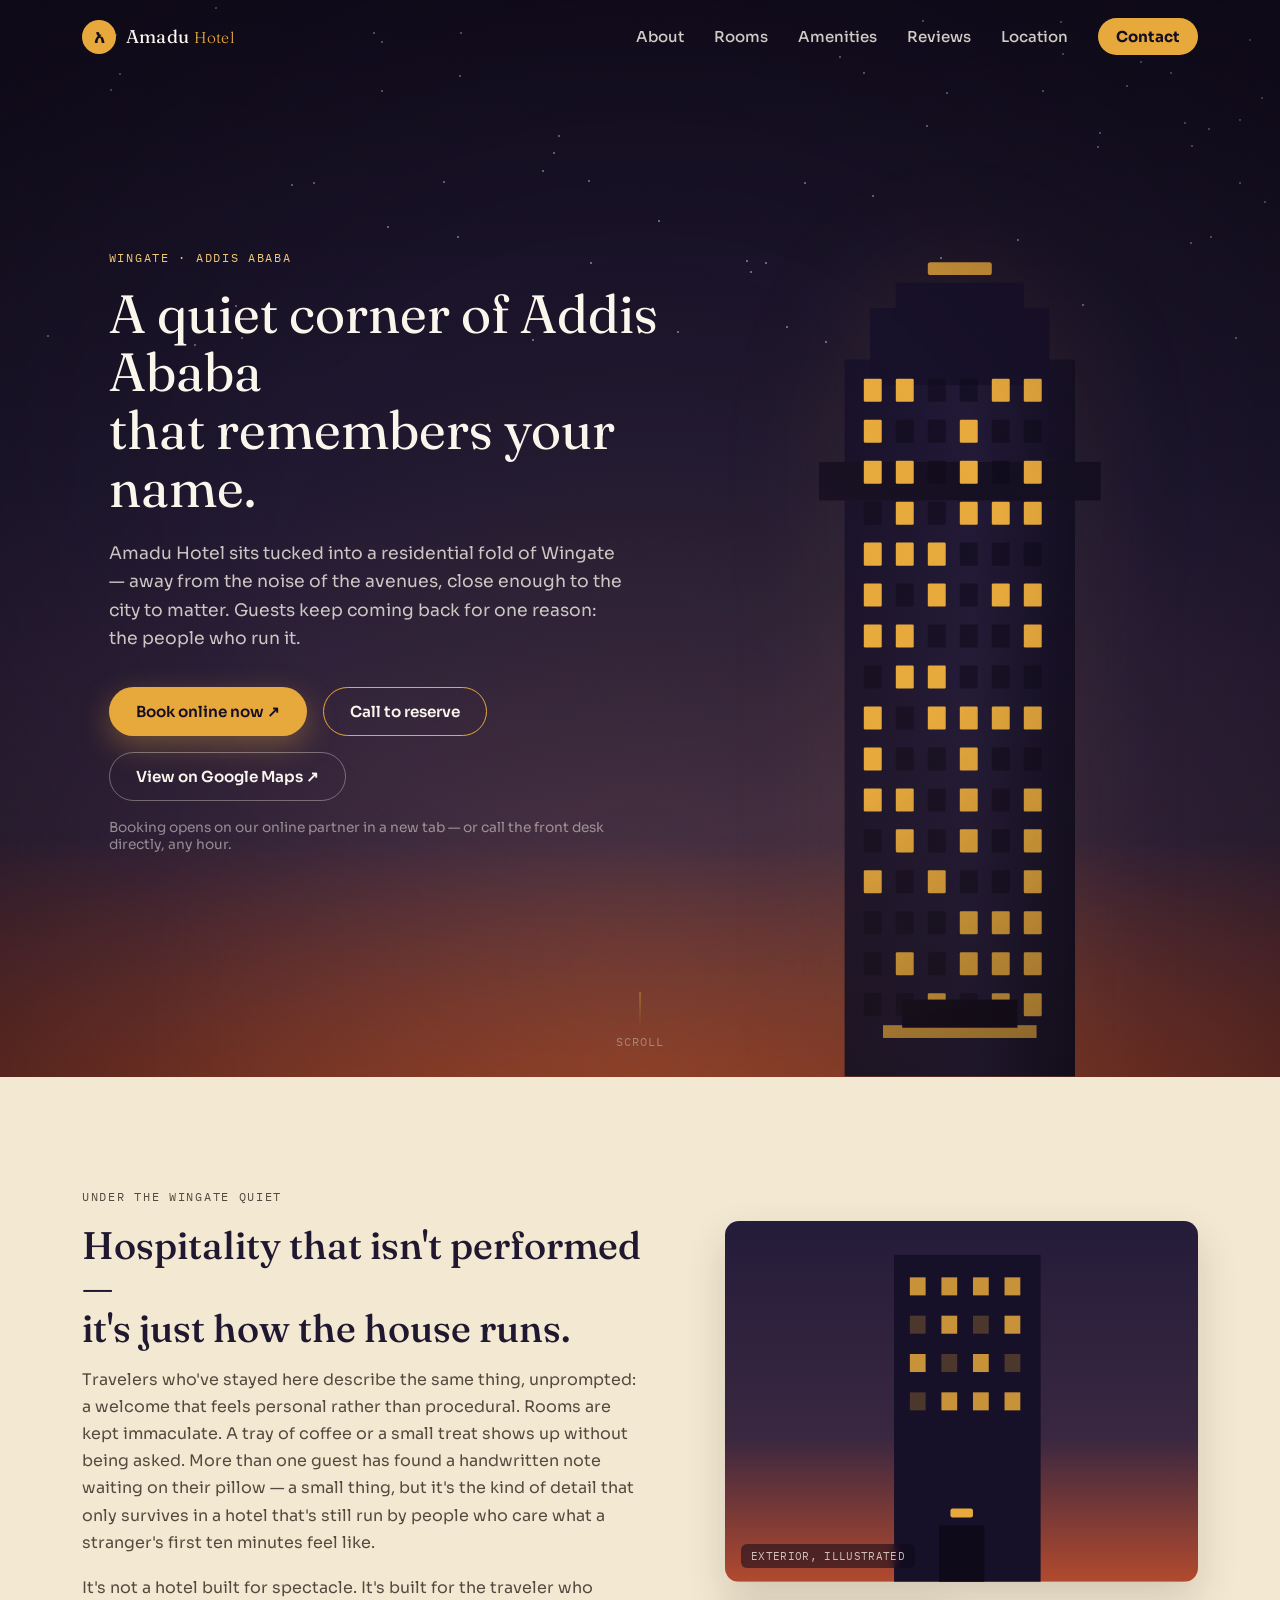
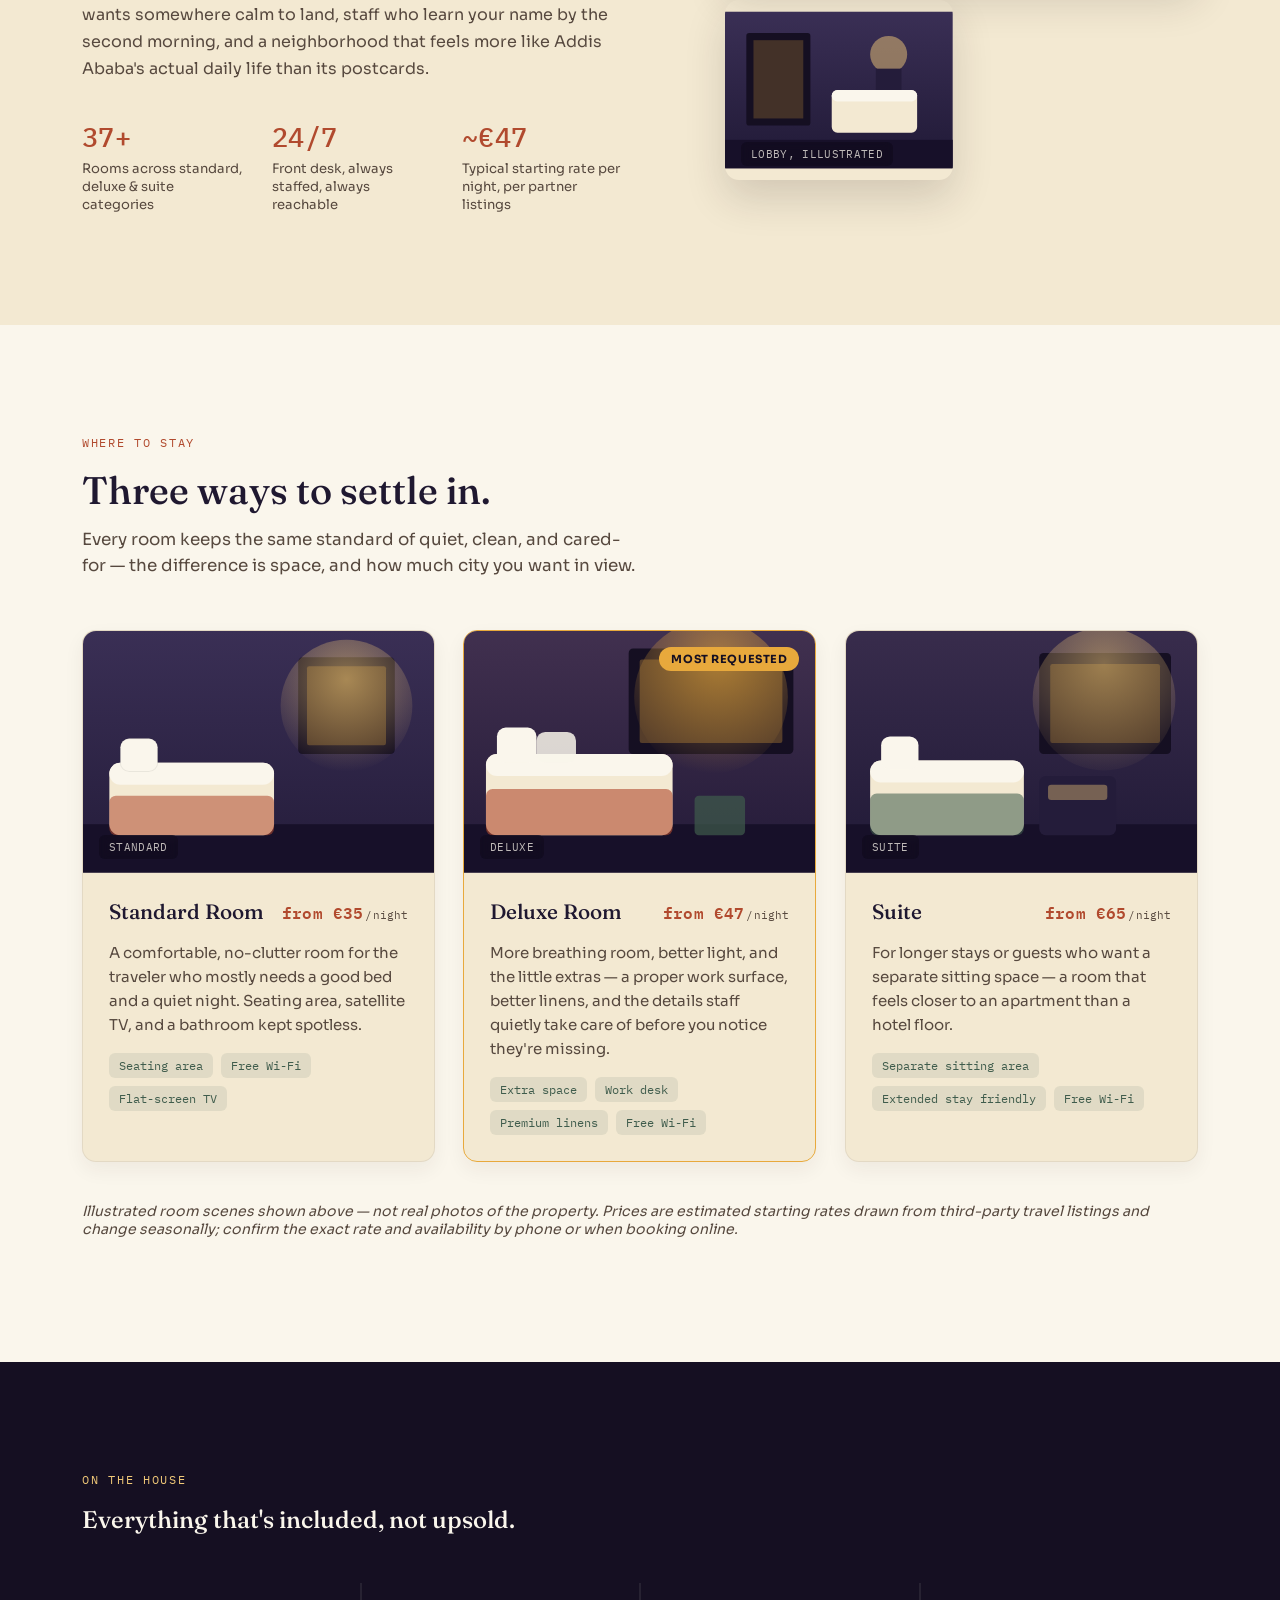
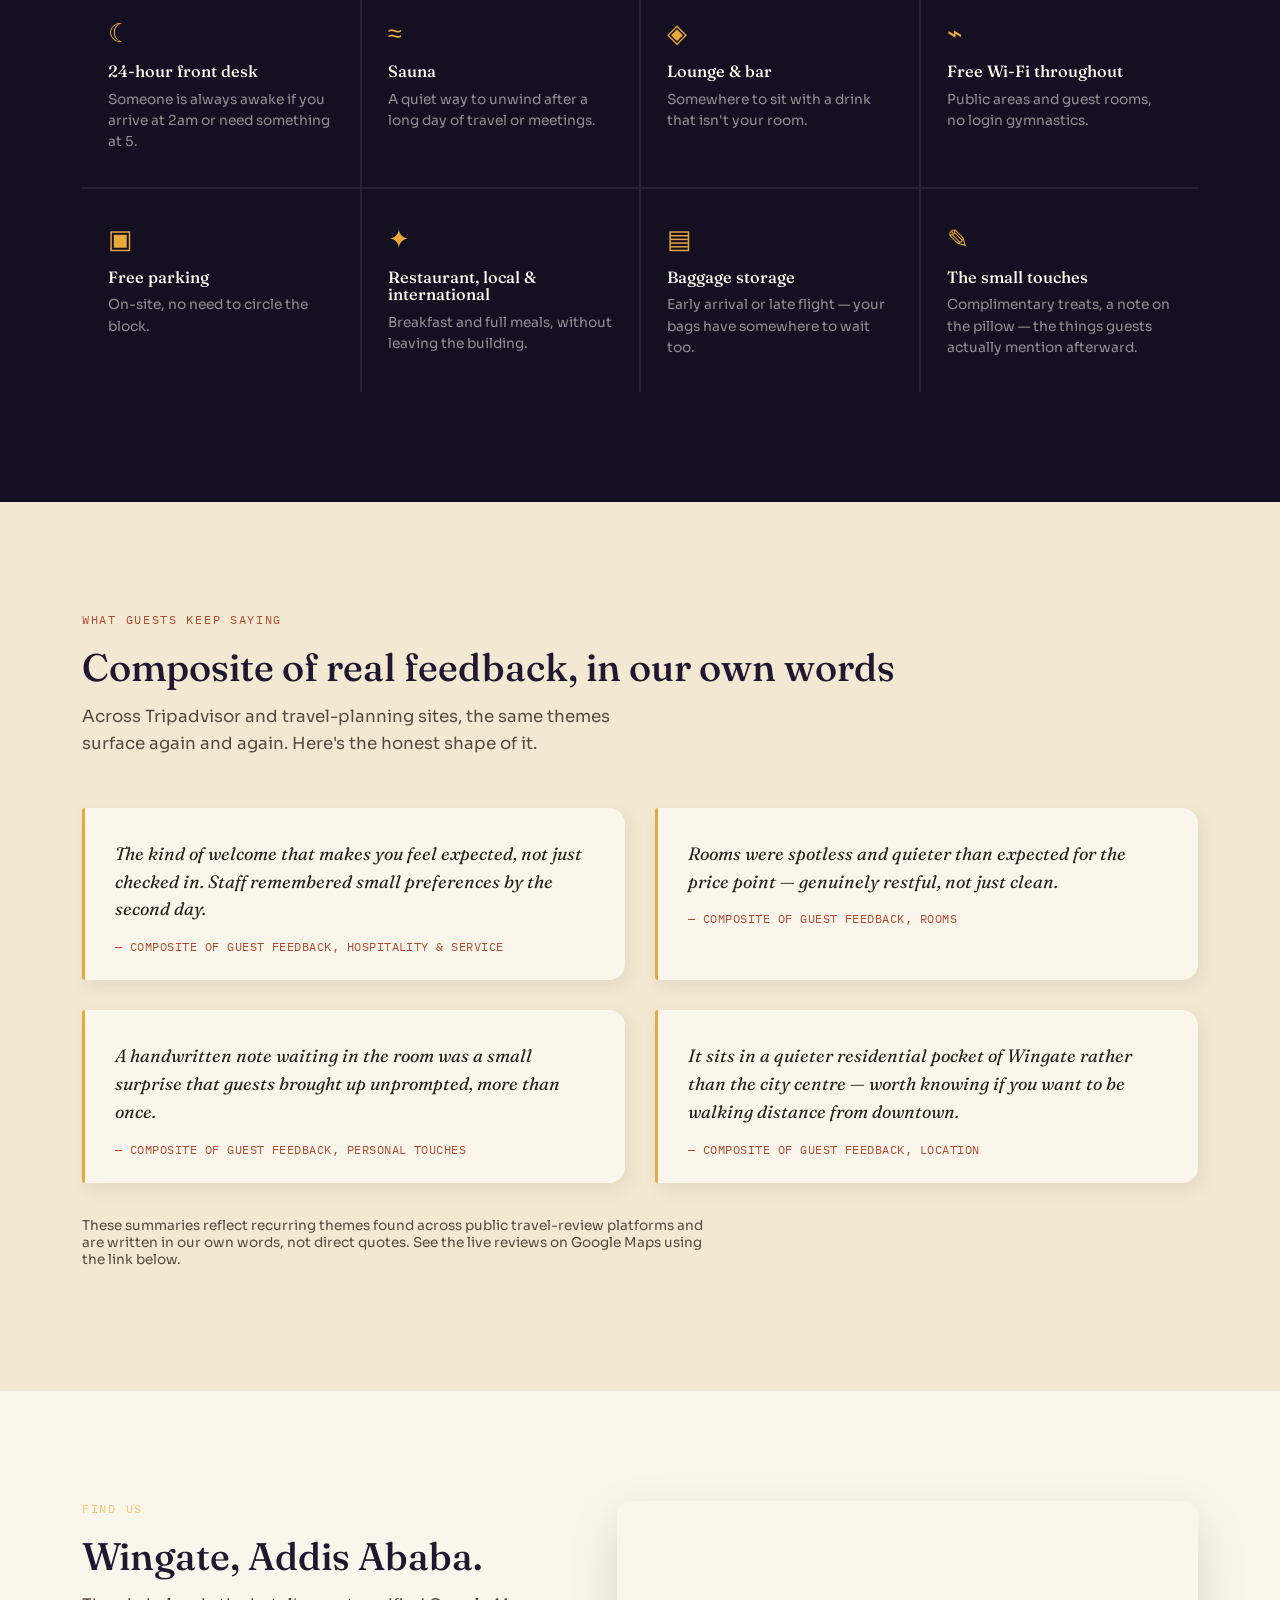
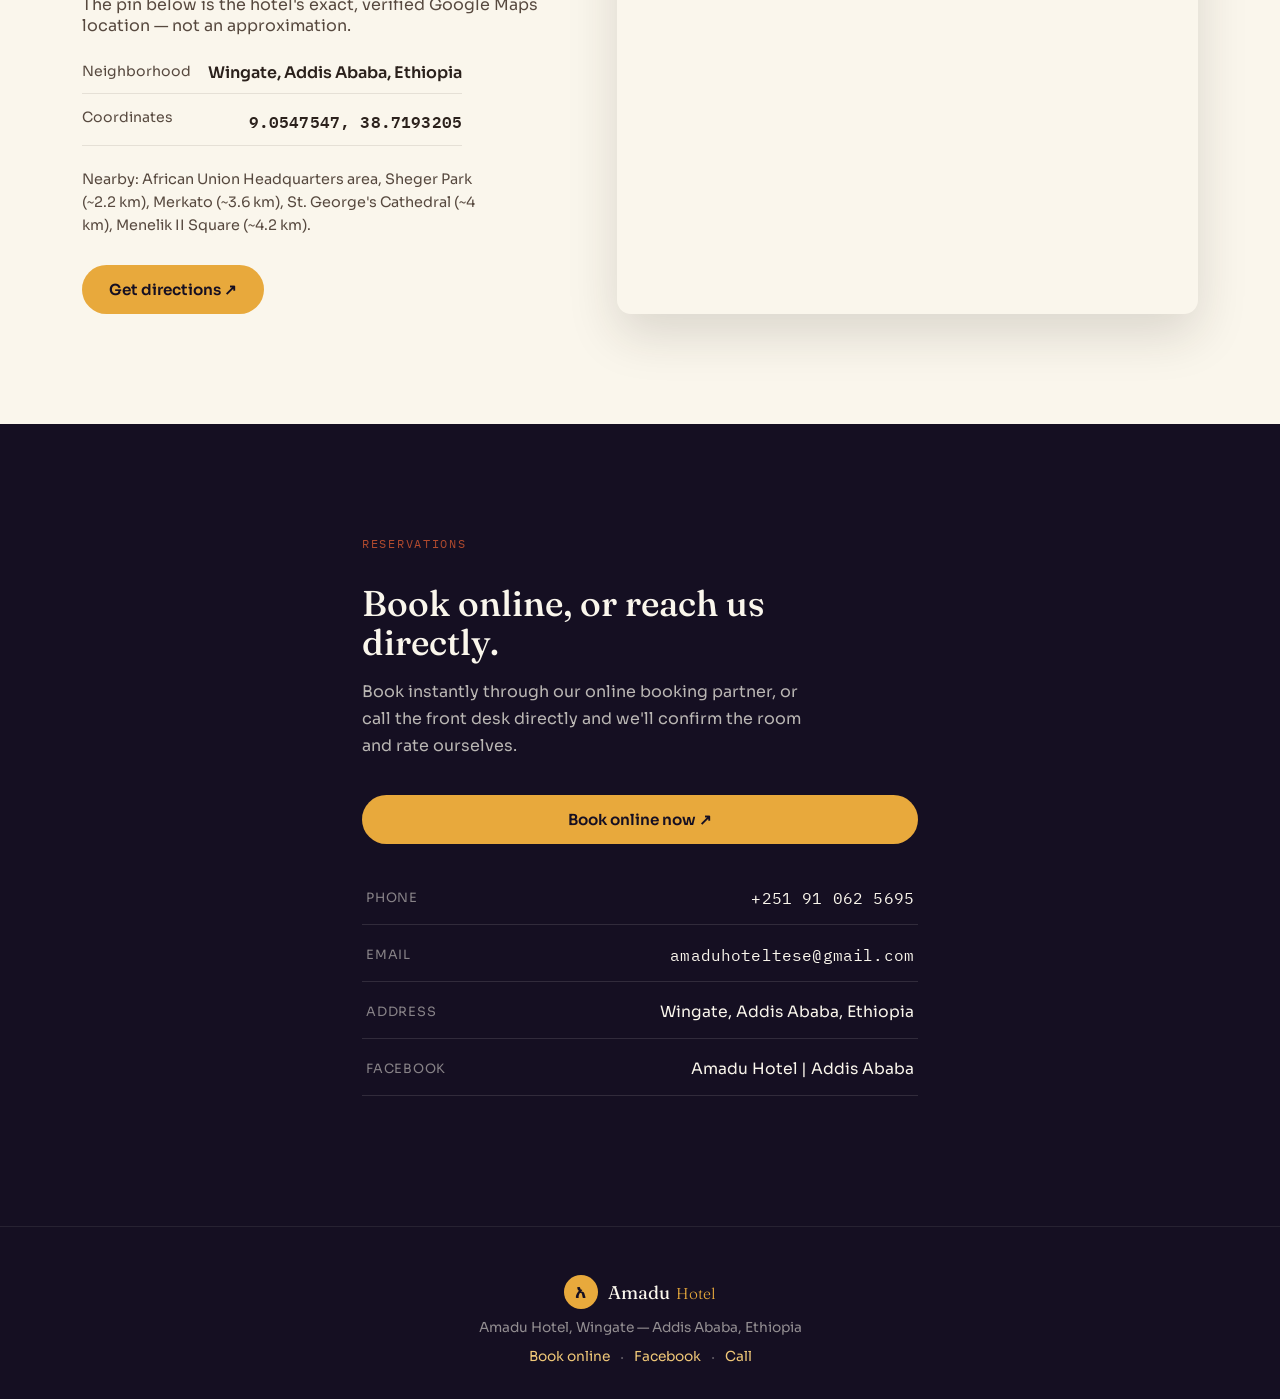
==== commit 5b57fd9f: "Update index.html" ====
--- a/index.html
+++ b/index.html
@@ -324,6 +324,7 @@
 /* ============ CONTACT ============ */
 .contact{ background: var(--ink-2); }
 .contact-grid{ display:grid; grid-template-columns: 1fr 1fr; gap: 60px; }
+.contact-grid-single{ grid-template-columns: 1fr; max-width: 620px; }
 .contact .eyebrow-dark{ color: var(--rust); }
 .contact-copy h2{ color: var(--cloud); font-size: clamp(1.6rem, 2.8vw, 2.3rem); max-width: 480px; }
 .contact-copy p{ color: rgba(250,246,236,0.72); line-height: 1.7; max-width: 460px; margin-bottom: 30px; }
@@ -723,11 +724,11 @@
 
 <!-- ============ CONTACT ============ -->
 <section class="contact" id="contact">
-  <div class="wrap contact-grid">
+  <div class="wrap contact-grid contact-grid-single">
     <div class="contact-copy">
       <p class="eyebrow eyebrow-dark">Reservations</p>
       <h2>Book online, or reach us directly.</h2>
-      <p>Book instantly through our online booking partner, call the front desk directly, or send an enquiry below — tell us your dates and we'll confirm the room and rate ourselves.</p>
+      <p>Book instantly through our online booking partner, or call the front desk directly and we'll confirm the room and rate ourselves.</p>
 
       <a href="https://www.trip.com/hotels/addis-ababa-hotel-detail-13752005/amadu-hotel/" target="_blank" rel="noopener" class="btn btn-gold full contact-book-btn">Book online now ↗</a>
 
@@ -749,18 +750,7 @@
           <span class="cm-value">Amadu Hotel | Addis Ababa</span>
         </a>
       </div>
-      <p class="contact-flag">⚠ Booking link, phone, and email are sourced from the hotel's own Facebook page and a matching third-party listing — please confirm they're current before this goes live. No verified Instagram, TikTok, or X account was found.</p>
-    </div>
-
-    <form class="contact-form" id="contactForm">
-      <p class="form-label">Send an enquiry (opens your email client)</p>
-      <div class="form-row">
-        <label>Name<input type="text" name="name" required></label>
-        <label>Dates<input type="text" name="dates" placeholder="e.g. 12–15 Sept"></label>
-      </div>
-      <label>Message<textarea name="message" rows="4" placeholder="Room type, number of guests, questions..."></textarea></label>
-      <button type="submit" class="btn btn-gold full">Send enquiry</button>
-    </form>
+    </div>
   </div>
 </section>
 
@@ -778,7 +768,6 @@
       <span aria-hidden="true">·</span>
       <a href="tel:+251910625695">Call</a>
     </div>
-    <p class="footer-fine">Independent fan-made concept site for design purposes · Room illustrations are stylized, not real photos · Verify all contact details, rates, and links with the hotel directly.</p>
   </div>
 </footer>
 
@@ -879,7 +868,7 @@
 // reveal only fades their opacity here rather than setting inline transform,
 // which would otherwise permanently override the tilt.
 const revealTargets = document.querySelectorAll(
-  '.room-card, .amenity, .note-card, .about-photo, .loc-map, .contact-form'
+  '.room-card, .amenity, .note-card, .about-photo, .loc-map'
 );
 const io = new IntersectionObserver((entries) => {
   entries.forEach(entry => {
@@ -902,23 +891,6 @@
   io.observe(el);
 });
 
-// ---------- Mock contact form ----------
-const form = document.getElementById('contactForm');
-if (form) {
-  form.addEventListener('submit', (e) => {
-    e.preventDefault();
-    const data = new FormData(form);
-    const name = data.get('name') || '';
-    const dates = data.get('dates') || '';
-    const message = data.get('message') || '';
-    const subject = encodeURIComponent(`Reservation enquiry — ${name}`);
-    const body = encodeURIComponent(
-      `Name: ${name}\nDates: ${dates}\n\n${message}`
-    );
-    window.location.href = `mailto:reservations@amaduhotel.example?subject=${subject}&body=${body}`;
-  });
-}
-
 </script>
 </body>
 </html>
